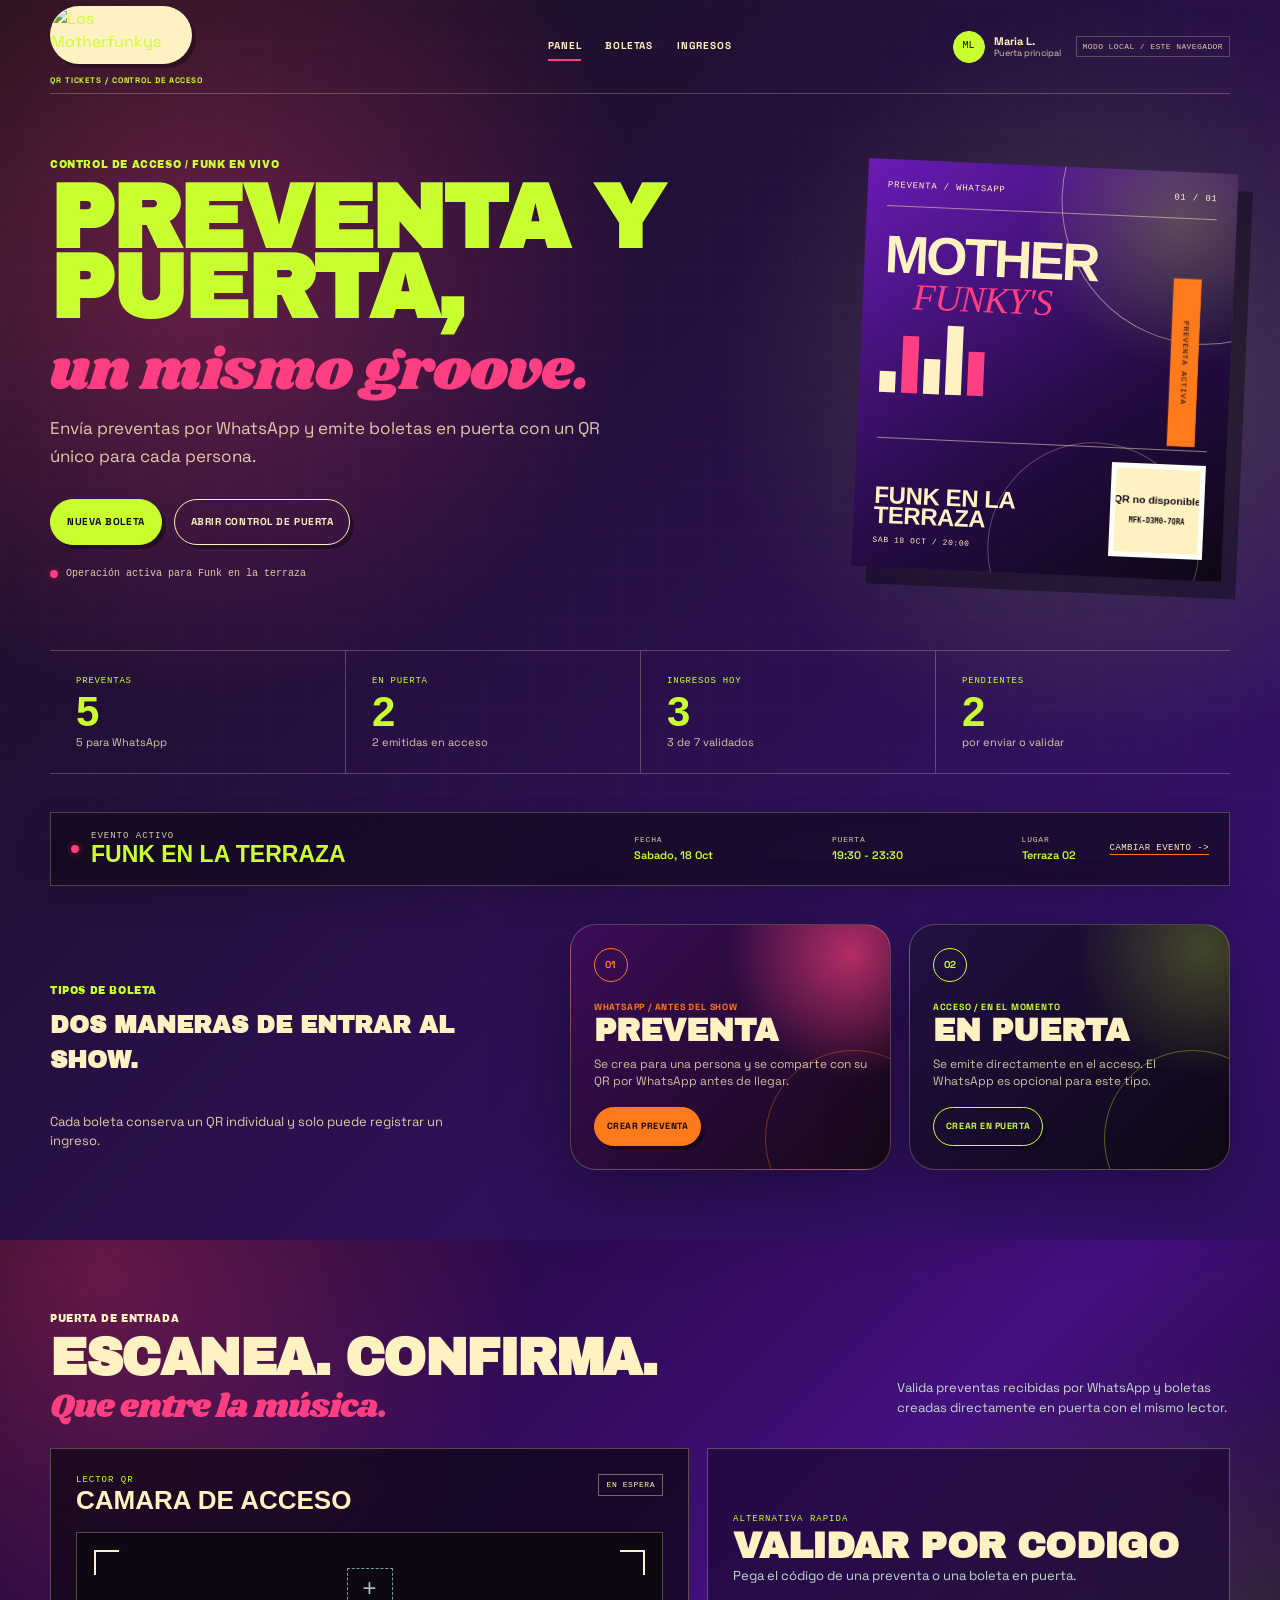
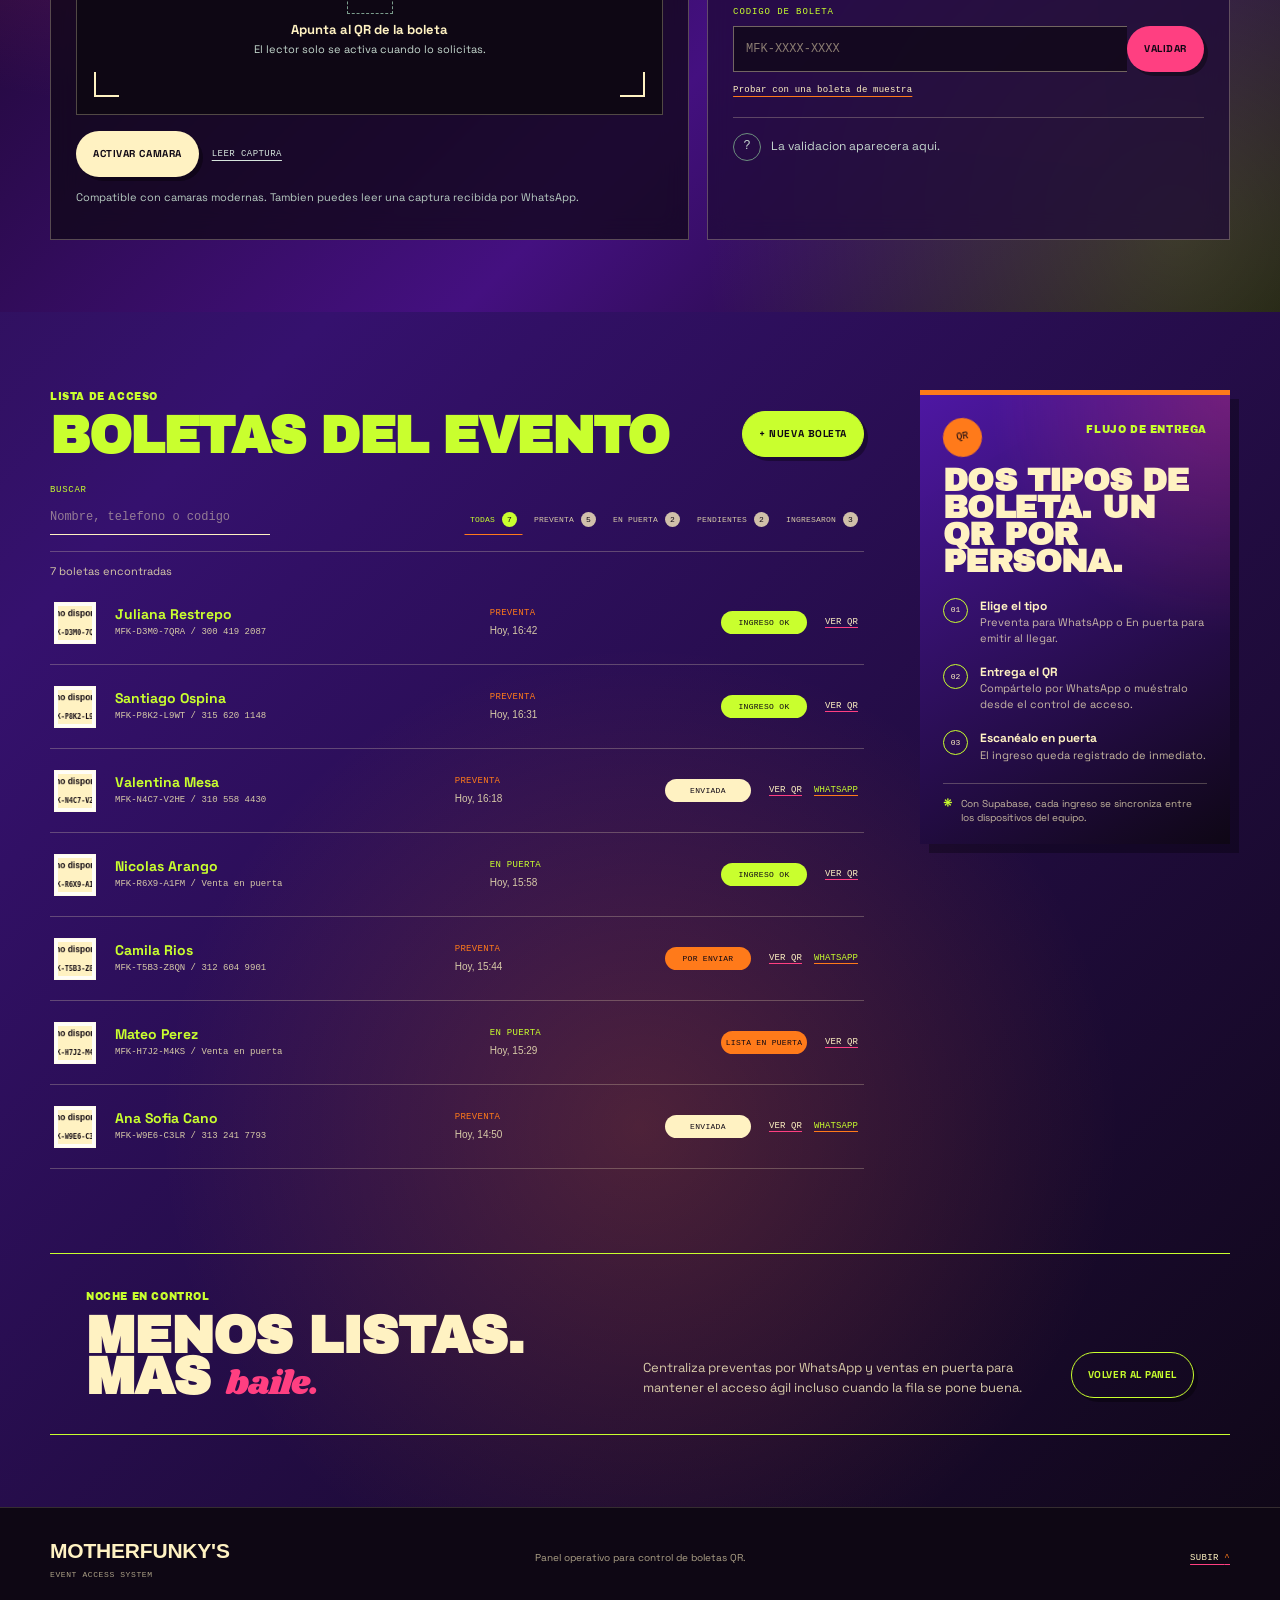
==== index.html @ d09c3d0c "Initial Motherfunkys ticket app" ====
<!doctype html>
<html lang="es">
  <head>
    <meta charset="UTF-8" />
    <meta name="viewport" content="width=device-width, initial-scale=1.0" />
    <meta
      name="description"
      content="Panel de boletas QR y control de ingreso por WhatsApp para Motherfunky's."
    />
    <meta name="theme-color" content="#0e0714" />
    <meta name="apple-mobile-web-app-capable" content="yes" />
    <meta name="mobile-web-app-capable" content="yes" />
    <meta name="apple-mobile-web-app-status-bar-style" content="black-translucent" />
    <meta name="apple-mobile-web-app-title" content="MF Tickets" />
    <title>Los Motherfunkys | Boletas QR</title>
    <link rel="preconnect" href="https://fonts.googleapis.com" />
    <link rel="preconnect" href="https://fonts.gstatic.com" crossorigin />
    <link
      href="https://fonts.googleapis.com/css2?family=Archivo+Black&family=Shrikhand&family=Space+Grotesk:wght@400;500;600;700&display=swap"
      rel="stylesheet"
    />
    <link rel="stylesheet" href="styles.css" />
    <link rel="manifest" href="manifest.webmanifest" />
    <link rel="apple-touch-icon" href="assets/mf-icon.svg" />
    <script defer src="https://cdn.jsdelivr.net/npm/qrcode-generator@1.4.4/qrcode.min.js"></script>
    <script defer src="https://cdn.jsdelivr.net/npm/@supabase/supabase-js@2/dist/umd/supabase.js"></script>
    <script defer src="supabase-config.js"></script>
    <script defer src="ticket-store.js"></script>
    <script defer src="script.js"></script>
  </head>
  <body>
    <a class="skip-link" href="#contenido">Saltar al contenido</a>

    <header class="topbar">
      <a class="brand" href="#inicio" aria-label="Los Motherfunkys, inicio">
        <img class="brand-logo" src="https://jpcd-hub.github.io/Motherfunkys/LOGO.jpeg" alt="Los Motherfunkys" />
        <small>QR TICKETS / CONTROL DE ACCESO</small>
      </a>

      <nav class="main-nav" aria-label="Navegacion principal">
        <a class="is-active" href="#inicio">Panel</a>
        <a href="#boletas">Boletas</a>
        <a href="#ingresos">Ingresos</a>
      </nav>

      <div class="operator">
        <span class="operator-avatar" aria-hidden="true">ML</span>
        <span class="operator-copy"><b>Maria L.</b><small>Puerta principal</small></span>
        <span class="local-badge" id="connection-badge">Modo local</span>
        <button class="operator-auth" id="admin-login" type="button" hidden>Entrar</button>
        <button class="operator-auth operator-auth--signout" id="admin-logout" type="button" hidden>Salir</button>
      </div>
    </header>

    <main id="contenido" tabindex="-1">
      <section class="hero" id="inicio" aria-labelledby="page-title">
        <div class="hero-copy">
          <p class="eyebrow">CONTROL DE ACCESO / FUNK EN VIVO</p>
          <h1 id="page-title">Preventa y puerta, <em>un mismo groove.</em></h1>
          <p class="hero-lead">
            Envía preventas por WhatsApp y emite boletas en puerta con un QR único para cada persona.
          </p>
          <div class="hero-actions">
            <button class="button button-primary" type="button" data-open-ticket-form>Nueva boleta</button>
            <a class="button button-outline" href="#ingresos">Abrir control de puerta</a>
          </div>
          <p class="hero-note"><span class="live-dot" aria-hidden="true"></span> Operación activa para Funk en la terraza</p>
        </div>

        <article class="hero-ticket" aria-label="Vista previa de una boleta QR">
          <div class="ticket-topline"><span>PREVENTA / WHATSAPP</span><span>01 / 01</span></div>
          <div class="ticket-brand">MOTHER<br /><i>FUNKY'S</i></div>
          <div class="ticket-rhythm" aria-hidden="true"><span></span><span></span><span></span><span></span><span></span></div>
          <div class="ticket-bottom">
            <div><b>FUNK EN LA<br />TERRAZA</b><small>SAB 18 OCT / 20:00</small></div>
            <div class="hero-qr qr-host" data-qr-code="MFK-D3M0-7QRA" aria-label="Codigo QR de muestra"></div>
          </div>
          <span class="ticket-sticker">PREVENTA ACTIVA</span>
        </article>
      </section>

      <section class="stats" aria-label="Resumen del evento">
        <article><span>PREVENTAS</span><strong id="stat-presale">0</strong><small id="stat-presale-note">listas para compartir</small></article>
        <article><span>EN PUERTA</span><strong id="stat-door">0</strong><small id="stat-door-note">emitidas en acceso</small></article>
        <article><span>INGRESOS HOY</span><strong id="stat-checkins">0</strong><small id="stat-checkins-note">validados por QR</small></article>
        <article><span>PENDIENTES</span><strong id="stat-ready">0</strong><small>por enviar o validar</small></article>
      </section>

      <section class="event-strip" aria-label="Evento activo">
        <div class="event-strip-title"><span class="event-pulse" aria-hidden="true"></span><div><p>EVENTO ACTIVO</p><strong>Funk en la terraza</strong></div></div>
        <dl class="event-meta"><div><dt>FECHA</dt><dd>Sabado, 18 Oct</dd></div><div><dt>PUERTA</dt><dd>19:30 - 23:30</dd></div><div><dt>LUGAR</dt><dd>Terraza 02</dd></div></dl>
        <button class="text-button" type="button" id="change-event">Cambiar evento <span aria-hidden="true">-&gt;</span></button>
      </section>

      <section class="ticket-types" aria-labelledby="ticket-types-title">
        <div class="ticket-types-intro">
          <p class="eyebrow">TIPOS DE BOLETA</p>
          <h2 id="ticket-types-title">Dos maneras de entrar al show.</h2>
          <p>Cada boleta conserva un QR individual y solo puede registrar un ingreso.</p>
        </div>
        <article class="ticket-kind-card ticket-kind-card--presale">
          <span class="type-number">01</span>
          <p class="type-kicker">WHATSAPP / ANTES DEL SHOW</p>
          <h3>Preventa</h3>
          <p>Se crea para una persona y se comparte con su QR por WhatsApp antes de llegar.</p>
          <button class="button button-primary" type="button" data-open-ticket-form data-ticket-type="Preventa">Crear preventa</button>
        </article>
        <article class="ticket-kind-card ticket-kind-card--door">
          <span class="type-number">02</span>
          <p class="type-kicker">ACCESO / EN EL MOMENTO</p>
          <h3>En puerta</h3>
          <p>Se emite directamente en el acceso. El WhatsApp es opcional para este tipo.</p>
          <button class="button button-outline" type="button" data-open-ticket-form data-ticket-type="En puerta">Crear en puerta</button>
        </article>
      </section>

      <section class="gate-section" id="ingresos" aria-labelledby="gate-title">
        <header class="section-heading section-heading-light">
          <div><p class="eyebrow">PUERTA DE ENTRADA</p><h2 id="gate-title">Escanea. Confirma. <i>Que entre la música.</i></h2></div>
          <p>Valida preventas recibidas por WhatsApp y boletas creadas directamente en puerta con el mismo lector.</p>
        </header>

        <div class="gate-grid">
          <article class="scanner-card">
            <div class="scanner-card-head"><div><span class="card-kicker">LECTOR QR</span><b>Camara de acceso</b></div><span id="camera-status" class="camera-status">En espera</span></div>
            <div class="scan-frame" id="scan-frame">
              <div class="scan-idle" id="scan-idle"><span class="scan-symbol" aria-hidden="true">+</span><strong>Apunta al QR de la boleta</strong><small>El lector solo se activa cuando lo solicitas.</small></div>
              <video id="camera-video" autoplay muted playsinline hidden></video>
              <div class="scan-corners" aria-hidden="true"><span></span><span></span><span></span><span></span></div>
              <div class="scan-line" aria-hidden="true"></div>
            </div>
            <div class="scanner-actions">
              <button class="button button-cream" id="start-camera" type="button">Activar camara</button>
              <button class="button button-ghost" id="stop-camera" type="button" hidden>Detener</button>
              <label class="upload-link" for="qr-upload">Leer captura</label>
              <input id="qr-upload" type="file" accept="image/*" hidden />
            </div>
            <p class="scanner-help" id="scanner-help">Compatible con camaras modernas. Tambien puedes leer una captura recibida por WhatsApp.</p>
          </article>

          <article class="manual-card">
            <span class="card-kicker">ALTERNATIVA RAPIDA</span>
            <h3>Validar por codigo</h3>
            <p>Pega el código de una preventa o una boleta en puerta.</p>
            <label class="field-label" for="manual-code">CODIGO DE BOLETA</label>
            <div class="manual-input-row"><input id="manual-code" autocomplete="off" placeholder="MFK-XXXX-XXXX" /><button class="button button-red" id="validate-code" type="button">Validar</button></div>
            <button class="sample-link" id="fill-sample-code" type="button">Probar con una boleta de muestra</button>
            <div class="validation-result" id="validation-result" aria-live="polite"><span class="result-icon" aria-hidden="true">?</span><p>La validacion aparecera aqui.</p></div>
          </article>
        </div>
      </section>

      <section class="ticket-workspace" id="boletas" aria-labelledby="tickets-title">
        <div class="workspace-main">
          <header class="section-heading">
            <div><p class="eyebrow">LISTA DE ACCESO</p><h2 id="tickets-title">Boletas del evento</h2></div>
            <button class="button button-primary" type="button" data-open-ticket-form>+ Nueva boleta</button>
          </header>

          <div class="ticket-toolbar">
            <label class="search-field"><span>BUSCAR</span><input id="ticket-search" type="search" placeholder="Nombre, telefono o codigo" /></label>
            <div class="filter-set" role="group" aria-label="Filtrar boletas">
              <button class="filter-button is-selected" data-filter="all" type="button">Todas <span id="filter-all-count">0</span></button>
              <button class="filter-button" data-filter="type:Preventa" type="button">Preventa <span id="filter-presale-count">0</span></button>
              <button class="filter-button" data-filter="type:En puerta" type="button">En puerta <span id="filter-door-count">0</span></button>
              <button class="filter-button" data-filter="ready" type="button">Pendientes <span id="filter-ready-count">0</span></button>
              <button class="filter-button" data-filter="checked-in" type="button">Ingresaron <span id="filter-checkin-count">0</span></button>
            </div>
          </div>

          <p class="results-line" id="results-line" aria-live="polite"></p>
          <div class="tickets-list" id="tickets-list"></div>
          <div class="empty-state" id="empty-state" hidden><b>No hay boletas que coincidan.</b><span>Ajusta la busqueda o crea una nueva boleta.</span></div>
        </div>

        <aside class="delivery-card" aria-labelledby="delivery-title">
          <div class="delivery-header"><span class="stamp">QR</span><p class="eyebrow">FLUJO DE ENTREGA</p></div>
          <h3 id="delivery-title">Dos tipos de boleta. Un QR por persona.</h3>
          <ol>
            <li><span>01</span><p><b>Elige el tipo</b>Preventa para WhatsApp o En puerta para emitir al llegar.</p></li>
            <li><span>02</span><p><b>Entrega el QR</b>Compártelo por WhatsApp o muéstralo desde el control de acceso.</p></li>
            <li><span>03</span><p><b>Escanéalo en puerta</b>El ingreso queda registrado de inmediato.</p></li>
          </ol>
          <div class="delivery-foot"><span class="lock-mark" aria-hidden="true">*</span><p>Con Supabase, cada ingreso se sincroniza entre los dispositivos del equipo.</p></div>
        </aside>
      </section>

      <section class="bottom-banner">
        <div><p class="eyebrow">NOCHE EN CONTROL</p><h2>Menos listas. Mas <i>baile.</i></h2></div>
        <p>Centraliza preventas por WhatsApp y ventas en puerta para mantener el acceso ágil incluso cuando la fila se pone buena.</p>
        <a class="button button-outline-dark" href="#inicio">Volver al panel</a>
      </section>
    </main>

    <footer class="site-footer">
      <div><strong>MOTHERFUNKY'S</strong><span>Event access system</span></div>
      <p>Panel operativo para control de boletas QR.</p>
      <a href="#inicio">Subir <span aria-hidden="true">^</span></a>
    </footer>

    <button class="install-button" id="install-app" type="button" hidden>Instalar app</button>

    <dialog class="modal ticket-form-modal" id="ticket-form-dialog" aria-labelledby="ticket-form-title">
      <form id="ticket-form" method="dialog">
        <div class="modal-heading"><div><p class="eyebrow">NUEVA BOLETA</p><h2 id="ticket-form-title">Lista para la pista.</h2></div><button class="close-button" type="button" data-close-dialog="ticket-form-dialog" aria-label="Cerrar formulario">&times;</button></div>
        <p class="modal-intro">La boleta se crea para <b>Funk en la terraza</b>. Elige Preventa para compartir por WhatsApp o En puerta para emitirla al llegar.</p>
        <div class="form-grid">
          <label class="form-field form-field-full">Nombre completo<input id="ticket-name" name="name" required maxlength="80" autocomplete="name" placeholder="Ej. Laura Acevedo" /></label>
          <label class="form-field" id="phone-field"><span id="phone-field-label">WhatsApp de preventa</span><input id="ticket-phone" name="phone" required inputmode="tel" maxlength="30" autocomplete="tel" placeholder="300 000 0000" /></label>
          <label class="form-field">Tipo de boleta<select id="ticket-type" name="type"><option value="Preventa">Preventa · compartir por WhatsApp</option><option value="En puerta">En puerta · emitir al llegar</option></select></label>
          <p class="type-form-note form-field-full" id="ticket-type-help">La preventa necesita un WhatsApp para compartir su QR.</p>
          <label class="form-field form-field-full">Nota interna <span>(opcional)</span><textarea id="ticket-note" name="note" maxlength="160" placeholder="Ej. Invitada de produccion"></textarea></label>
        </div>
        <div class="modal-footer"><p id="ticket-form-feedback" class="form-feedback" aria-live="polite"></p><div><button class="button button-outline" type="button" data-close-dialog="ticket-form-dialog">Cancelar</button><button class="button button-primary" type="submit">Crear boleta</button></div></div>
      </form>
    </dialog>

    <dialog class="modal ticket-view-modal" id="ticket-view-dialog" aria-labelledby="ticket-view-title">
      <button class="close-button view-close" type="button" data-close-dialog="ticket-view-dialog" aria-label="Cerrar vista de boleta">&times;</button>
      <div id="ticket-view-content"></div>
    </dialog>

    <dialog class="modal auth-modal" id="auth-dialog" aria-labelledby="auth-title">
      <form id="auth-form" method="dialog">
        <div class="modal-heading"><div><p class="eyebrow">ACCESO DEL EQUIPO</p><h2 id="auth-title">Control de puerta.</h2></div><button class="close-button" type="button" data-close-dialog="auth-dialog" aria-label="Cerrar acceso">&times;</button></div>
        <p class="modal-intro">Inicia sesión con la cuenta autorizada para crear y validar boletas en Supabase.</p>
        <label class="form-field">Correo electrónico<input id="auth-email" name="email" type="email" required autocomplete="email" /></label>
        <label class="form-field">Contraseña<input id="auth-password" name="password" type="password" required autocomplete="current-password" /></label>
        <div class="modal-footer"><p id="auth-feedback" class="form-feedback" aria-live="polite"></p><div><button class="button button-primary" type="submit">Entrar al panel</button></div></div>
      </form>
    </dialog>

    <div class="toast" id="toast" role="status" aria-live="polite" aria-atomic="true" hidden></div>
  </body>
</html>
---- styles.css ----
:root {
  --green: #c9ff2e;
  --green-deep: #0e0714;
  --green-soft: #5018a8;
  --red: #ff3f81;
  --red-deep: #c72c61;
  --cream: #fff2c2;
  --paper: #170f16;
  --paper-deep: #28103e;
  --ink: #fff2c2;
  --muted: #d8cba8;
  --line: rgba(255, 242, 194, .25);
  --line-dark: rgba(201, 255, 46, .55);
  --success: #c9ff2e;
  --warning: #ff7a1a;
  --orange: #ff7a1a;
  --purple: #5018a8;
  --hot: #ff3f81;
  --deep: #0e0714;
  --content: 1180px;
  --shadow: 0 24px 80px rgba(0, 0, 0, .38);
}

* { box-sizing: border-box; }
html { scroll-behavior: smooth; }
body {
  min-width: 320px;
  margin: 0;
  overflow-x: hidden;
  color: var(--ink);
  background:
    radial-gradient(circle at 15% 8%, rgba(255, 63, 129, .33), transparent 28rem),
    radial-gradient(circle at 86% 12%, rgba(201, 255, 46, .19), transparent 24rem),
    radial-gradient(circle at 50% 85%, rgba(255, 122, 26, .2), transparent 30rem),
    linear-gradient(135deg, #170f16 0%, #35116e 50%, #0e0714 100%);
  font-family: "Space Grotesk", Arial, sans-serif;
  line-height: 1.45;
  -webkit-font-smoothing: antialiased;
}
body::before {
  position: fixed;
  z-index: -1;
  inset: 0;
  opacity: .28;
  pointer-events: none;
  content: "";
  background-image: linear-gradient(rgba(255, 242, 194, .06) 1px, transparent 1px), linear-gradient(90deg, rgba(255, 242, 194, .06) 1px, transparent 1px);
  background-size: 44px 44px;
}
button, input, select, textarea { font: inherit; }
button { cursor: pointer; touch-action: manipulation; }
a { color: inherit; }
button, a, input, select, textarea { -webkit-tap-highlight-color: transparent; }
button:focus-visible, a:focus-visible, input:focus-visible, select:focus-visible, textarea:focus-visible { outline: 3px solid var(--red); outline-offset: 3px; }
[hidden] { display: none !important; }

.skip-link { position: fixed; z-index: 100; top: 8px; left: 8px; padding: 10px 14px; color: var(--cream); background: var(--green); transform: translateY(-180%); }
.skip-link:focus { transform: translateY(0); }

.topbar {
  display: grid;
  grid-template-columns: 1fr auto 1fr;
  align-items: center;
  gap: 28px;
  width: min(var(--content), calc(100% - 48px));
  min-height: 94px;
  margin: 0 auto;
  border-bottom: 1px solid var(--line);
}
.brand { display: inline-flex; flex-direction: column; justify-self: start; color: var(--green); text-decoration: none; }
.brand-mark { font-family: "Barlow Condensed", Impact, sans-serif; font-size: 28px; font-weight: 900; line-height: .78; letter-spacing: -.8px; }
.brand-mark span { color: var(--red); }
.brand small { margin-top: 8px; font-family: "DM Mono", monospace; font-size: 8px; font-weight: 500; letter-spacing: 1.2px; }
.main-nav { display: flex; align-items: center; justify-content: center; gap: 24px; }
.main-nav a { position: relative; padding: 7px 0; color: var(--green); font-family: "DM Mono", monospace; font-size: 10px; font-weight: 500; letter-spacing: .8px; text-decoration: none; text-transform: uppercase; }
.main-nav a::after { position: absolute; right: 0; bottom: 0; left: 0; height: 2px; content: ""; background: var(--red); transform: scaleX(0); transition: transform .18s ease; }
.main-nav a:hover::after, .main-nav .is-active::after { transform: scaleX(1); }
.operator { display: flex; align-items: center; justify-self: end; gap: 9px; }
.operator-avatar { display: grid; width: 32px; height: 32px; place-items: center; border: 1px solid var(--green); border-radius: 50%; color: var(--cream); background: var(--green); font-family: "DM Mono", monospace; font-size: 10px; }
.operator-copy { display: grid; line-height: 1.15; }
.operator-copy b { color: var(--green); font-size: 11px; }
.operator-copy small { color: var(--muted); font-size: 9px; }
.local-badge { margin-left: 6px; padding: 4px 6px; border: 1px solid var(--line); color: var(--muted); font-family: "DM Mono", monospace; font-size: 8px; letter-spacing: .4px; text-transform: uppercase; }

.hero {
  display: grid;
  grid-template-columns: minmax(0, 1.1fr) minmax(340px, .62fr);
  gap: clamp(48px, 9vw, 128px);
  align-items: center;
  width: min(var(--content), calc(100% - 48px));
  min-height: 548px;
  margin: 0 auto;
  padding: 64px 0 68px;
}
.hero-copy { min-width: 0; }
.eyebrow { margin: 0 0 10px; color: var(--green); font-family: "DM Mono", monospace; font-size: 10px; font-weight: 500; letter-spacing: 1.35px; text-transform: uppercase; }
h1, h2, h3, p { margin-top: 0; }
h1, h2, h3 { font-family: "Barlow Condensed", Impact, sans-serif; text-transform: uppercase; }
h1 { max-width: 670px; margin-bottom: 20px; color: var(--green); font-size: clamp(58px, 7vw, 96px); font-weight: 800; line-height: .79; letter-spacing: -2.8px; }
h1 em, h2 i { color: var(--red); font-family: "Pacifico", cursive; font-size: .65em; font-style: normal; font-weight: 400; letter-spacing: -1px; text-transform: none; white-space: nowrap; }
.hero-lead { max-width: 580px; margin-bottom: 0; color: #4f5a52; font-size: 17px; line-height: 1.62; }
.hero-actions { display: flex; flex-wrap: wrap; gap: 12px; margin-top: 29px; }
.button { display: inline-flex; align-items: center; justify-content: center; min-height: 46px; border: 1px solid transparent; padding: 11px 16px; font-family: "DM Mono", monospace; font-size: 10px; font-weight: 500; letter-spacing: .55px; line-height: 1; text-align: center; text-decoration: none; text-transform: uppercase; transition: transform .18s ease, background .18s ease, color .18s ease, border-color .18s ease; }
.button:hover { transform: translateY(-2px); }
.button-primary { color: var(--cream); background: var(--green); }
.button-primary:hover { background: var(--green-deep); }
.button-outline { border-color: var(--green); color: var(--green); background: transparent; }
.button-outline:hover { color: var(--cream); background: var(--green); }
.button-cream { color: var(--green); background: var(--cream); }
.button-cream:hover { background: #fffaf0; }
.button-ghost { border-color: #6f9181; color: var(--cream); background: transparent; }
.button-ghost:hover { border-color: var(--cream); }
.button-red { color: #fff8ec; background: var(--red); }
.button-red:hover { background: var(--red-deep); }
.hero-note { display: flex; align-items: center; gap: 8px; margin: 22px 0 0; color: var(--muted); font-family: "DM Mono", monospace; font-size: 10px; }
.live-dot, .event-pulse { display: inline-block; width: 8px; height: 8px; border-radius: 50%; background: var(--red); box-shadow: 0 0 0 4px rgba(212, 25, 24, .12); }

.hero-ticket { position: relative; justify-self: end; width: min(100%, 370px); min-height: 408px; padding: 20px; overflow: hidden; color: var(--cream); background: var(--green); box-shadow: var(--shadow); transform: rotate(2.5deg); }
.hero-ticket::before { position: absolute; top: -116px; right: -112px; width: 286px; height: 286px; border: 1px solid rgba(244, 237, 223, .48); border-radius: 50%; content: ""; }
.hero-ticket::after { position: absolute; right: 23px; bottom: -78px; width: 210px; height: 210px; border: 1px solid rgba(244, 237, 223, .28); border-radius: 50%; content: ""; }
.ticket-topline { position: relative; z-index: 1; display: flex; justify-content: space-between; padding-bottom: 13px; border-bottom: 1px solid rgba(244, 237, 223, .45); font-family: "DM Mono", monospace; font-size: 9px; letter-spacing: .8px; }
.ticket-brand { position: relative; z-index: 1; margin-top: 30px; font-family: "Barlow Condensed", Impact, sans-serif; font-size: 53px; font-weight: 900; line-height: .68; letter-spacing: -2.8px; }
.ticket-brand i { margin-left: 30px; color: var(--red); font-family: "Pacifico", cursive; font-size: .7em; font-weight: 400; letter-spacing: -1px; }
.ticket-rhythm { position: absolute; z-index: 1; top: 159px; left: 20px; display: flex; align-items: end; gap: 6px; height: 74px; }
.ticket-rhythm span { display: block; width: 16px; background: var(--cream); }
.ticket-rhythm span:nth-child(1) { height: 21px; }.ticket-rhythm span:nth-child(2) { height: 57px; background: var(--red); }.ticket-rhythm span:nth-child(3) { height: 35px; }.ticket-rhythm span:nth-child(4) { height: 69px; }.ticket-rhythm span:nth-child(5) { height: 44px; background: var(--red); }
.ticket-bottom { position: absolute; z-index: 2; right: 20px; bottom: 21px; left: 20px; display: flex; align-items: end; justify-content: space-between; gap: 18px; padding-top: 14px; border-top: 1px solid rgba(244, 237, 223, .5); }
.ticket-bottom b { display: block; font-family: "Barlow Condensed", Impact, sans-serif; font-size: 24px; line-height: .82; letter-spacing: -.4px; }
.ticket-bottom small { display: block; margin-top: 10px; font-family: "DM Mono", monospace; font-size: 8px; letter-spacing: .6px; }
.qr-host { display: grid; place-items: center; background: #fffdf7; }
.hero-qr { width: 94px; height: 94px; padding: 5px; flex: 0 0 auto; }
.qr-host canvas, .qr-host img { display: block; max-width: 100%; max-height: 100%; }
.ticket-sticker { position: absolute; z-index: 3; top: 177px; right: -38px; padding: 8px 42px; color: var(--cream); background: var(--red); font-family: "DM Mono", monospace; font-size: 8px; letter-spacing: .8px; transform: rotate(90deg); }

.stats { display: grid; grid-template-columns: repeat(4, 1fr); width: min(var(--content), calc(100% - 48px)); margin: 0 auto; border-top: 1px solid var(--line); border-bottom: 1px solid var(--line); }
.stats article { min-width: 0; padding: 24px 26px 22px; }
.stats article + article { border-left: 1px solid var(--line); }
.stats span { display: block; color: var(--green); font-family: "DM Mono", monospace; font-size: 9px; letter-spacing: .8px; }
.stats strong { display: block; margin: 3px 0 2px; color: var(--green); font-family: "Barlow Condensed", Impact, sans-serif; font-size: 42px; font-weight: 800; line-height: 1; letter-spacing: -.8px; }
.stats small { display: block; overflow: hidden; color: var(--muted); font-size: 11px; text-overflow: ellipsis; white-space: nowrap; }

.event-strip { display: grid; grid-template-columns: 1.2fr 1fr auto; gap: 34px; align-items: center; width: min(var(--content), calc(100% - 48px)); margin: 38px auto 0; padding: 17px 20px; border: 1px solid var(--line); background: #f6efe2; }
.event-strip-title { display: flex; align-items: center; gap: 12px; }.event-strip-title p { margin: 0 0 1px; color: var(--muted); font-family: "DM Mono", monospace; font-size: 9px; letter-spacing: 1px; }.event-strip-title strong { color: var(--green); font-family: "Barlow Condensed", Impact, sans-serif; font-size: 23px; line-height: .9; text-transform: uppercase; }
.event-meta { display: flex; justify-content: space-between; gap: 18px; margin: 0; }.event-meta div { min-width: 0; }.event-meta dt { color: var(--muted); font-family: "DM Mono", monospace; font-size: 8px; letter-spacing: .8px; }.event-meta dd { margin: 2px 0 0; color: var(--green); font-size: 11px; font-weight: 600; white-space: nowrap; }
.text-button { border: 0; padding: 7px 0; color: var(--green); background: transparent; font-family: "DM Mono", monospace; font-size: 9px; letter-spacing: .45px; text-decoration: underline; text-decoration-color: var(--red); text-underline-offset: 4px; text-transform: uppercase; white-space: nowrap; }.text-button:hover { color: var(--red); }

.gate-section { margin-top: 70px; padding: 72px max(24px, calc((100% - var(--content)) / 2)); color: var(--cream); background: var(--green); }
.section-heading { display: flex; align-items: end; justify-content: space-between; gap: 26px; margin-bottom: 27px; }.section-heading h2 { margin: 0; color: var(--green); font-size: clamp(35px, 4vw, 55px); font-weight: 800; line-height: .82; letter-spacing: -1.5px; }.section-heading > p { max-width: 330px; margin: 0 3px 3px 0; color: var(--muted); font-size: 13px; line-height: 1.55; }.section-heading-light .eyebrow, .section-heading-light h2 { color: var(--cream); }.section-heading-light > p { color: #c5d8ce; }
.gate-grid { display: grid; grid-template-columns: minmax(0, 1.1fr) minmax(330px, .9fr); gap: 18px; }
.scanner-card, .manual-card { min-height: 392px; padding: 25px; border: 1px solid #729183; background: var(--green-deep); }.scanner-card-head { display: flex; align-items: start; justify-content: space-between; gap: 20px; }.scanner-card-head > div { display: grid; gap: 2px; }.card-kicker { color: #b6d2c3; font-family: "DM Mono", monospace; font-size: 9px; letter-spacing: 1px; }.scanner-card-head b { color: var(--cream); font-family: "Barlow Condensed", Impact, sans-serif; font-size: 26px; line-height: .92; text-transform: uppercase; }.camera-status { padding: 4px 7px; border: 1px solid #5d8170; color: #c5d9ce; font-family: "DM Mono", monospace; font-size: 8px; letter-spacing: .6px; text-transform: uppercase; }.camera-status.is-running { color: #c6f3d4; border-color: #78bf96; }.camera-status.is-error { color: #ffd6c0; border-color: #c9806e; }
.scan-frame { position: relative; display: grid; min-height: 183px; place-items: center; margin-top: 19px; overflow: hidden; border: 1px solid #547565; background: #001c15; }.scan-frame video { position: absolute; z-index: 1; width: 100%; height: 100%; object-fit: cover; }.scan-idle { display: grid; z-index: 0; place-items: center; gap: 3px; padding: 24px; color: #c4d7cd; text-align: center; }.scan-idle strong { color: var(--cream); font-size: 13px; }.scan-idle small { font-size: 11px; }.scan-symbol { display: grid; width: 46px; height: 46px; place-items: center; margin-bottom: 4px; border: 1px dashed #7a9c8c; color: #a7c2b4; font-family: "DM Mono", monospace; font-size: 24px; }.scan-corners span { position: absolute; z-index: 2; width: 25px; height: 25px; border-color: var(--cream); border-style: solid; pointer-events: none; }.scan-corners span:nth-child(1) { top: 17px; left: 17px; border-width: 2px 0 0 2px; }.scan-corners span:nth-child(2) { top: 17px; right: 17px; border-width: 2px 2px 0 0; }.scan-corners span:nth-child(3) { bottom: 17px; left: 17px; border-width: 0 0 2px 2px; }.scan-corners span:nth-child(4) { right: 17px; bottom: 17px; border-width: 0 2px 2px 0; }.scan-line { position: absolute; z-index: 3; top: 27px; right: 36px; left: 36px; height: 2px; opacity: 0; background: var(--red); box-shadow: 0 0 10px var(--red); }.scan-frame.is-scanning .scan-line { opacity: 1; animation: scan-move 2.2s ease-in-out infinite; }
@keyframes scan-move { 0%, 100% { transform: translateY(0); } 50% { transform: translateY(126px); } }
.scanner-actions { display: flex; align-items: center; flex-wrap: wrap; gap: 9px; margin-top: 16px; }.upload-link { padding: 10px 4px; color: #d5e4dc; font-family: "DM Mono", monospace; font-size: 9px; letter-spacing: .45px; text-decoration: underline; text-underline-offset: 4px; text-transform: uppercase; cursor: pointer; }.upload-link:hover { color: var(--cream); }.scanner-help { margin: 13px 0 0; color: #b8cdc2; font-size: 11px; }
.manual-card { display: flex; flex-direction: column; justify-content: center; background: #073b2d; }.manual-card h3 { margin: 5px 0 6px; color: var(--cream); font-size: 37px; font-weight: 800; line-height: .82; letter-spacing: -.6px; }.manual-card > p { max-width: 360px; margin-bottom: 20px; color: #c6d8cf; font-size: 13px; }.field-label { display: block; margin-bottom: 7px; color: #b6d2c3; font-family: "DM Mono", monospace; font-size: 9px; letter-spacing: .9px; }.manual-input-row { display: flex; }.manual-input-row input { min-width: 0; flex: 1; height: 46px; border: 1px solid #779485; border-right: 0; padding: 0 12px; border-radius: 0; color: var(--cream); background: #002f24; font-family: "DM Mono", monospace; font-size: 12px; text-transform: uppercase; }.manual-input-row input::placeholder { color: #91aa9d; }.manual-input-row .button { min-height: 46px; }.sample-link { align-self: start; margin: 12px 0 0; border: 0; padding: 0; color: #c8d9d0; background: transparent; font-family: "DM Mono", monospace; font-size: 9px; letter-spacing: .2px; text-decoration: underline; text-decoration-color: var(--red); text-underline-offset: 4px; }.sample-link:hover { color: var(--cream); }.validation-result { display: flex; align-items: center; gap: 10px; min-height: 58px; margin-top: 20px; padding: 10px 0; border-top: 1px solid #547565; color: #c6d8cf; }.validation-result p { margin: 0; font-size: 12px; line-height: 1.3; }.result-icon { display: grid; width: 28px; height: 28px; flex: 0 0 auto; place-items: center; border: 1px solid #6c8e7d; border-radius: 50%; color: #c7d8d0; font-family: "DM Mono", monospace; font-size: 12px; }.validation-result.is-success { color: #d3f3dd; }.validation-result.is-success .result-icon { border-color: #7fce9e; color: #d3f3dd; background: #17553f; }.validation-result.is-warning { color: #ffe1a5; }.validation-result.is-warning .result-icon { border-color: #d8af5c; color: #ffe1a5; }.validation-result.is-error { color: #ffd2cb; }.validation-result.is-error .result-icon { border-color: #c97969; color: #ffd2cb; }

.ticket-workspace { display: grid; grid-template-columns: minmax(0, 1fr) 310px; gap: 56px; width: min(var(--content), calc(100% - 48px)); margin: 0 auto; padding: 78px 0 84px; }.workspace-main { min-width: 0; }.ticket-toolbar { display: flex; justify-content: space-between; gap: 20px; align-items: end; padding-bottom: 16px; border-bottom: 1px solid var(--line); }.search-field { display: grid; min-width: 220px; gap: 5px; color: var(--green); font-family: "DM Mono", monospace; font-size: 9px; letter-spacing: .7px; }.search-field input { width: min(330px, 100%); border: 0; border-bottom: 1px solid var(--green); padding: 7px 0 8px; border-radius: 0; color: var(--ink); background: transparent; font-size: 12px; outline: 0; }.search-field input::placeholder { color: #798178; }.filter-set { display: flex; align-items: center; gap: 5px; }.filter-button { border: 1px solid transparent; padding: 7px 5px; color: var(--muted); background: transparent; font-family: "DM Mono", monospace; font-size: 8px; letter-spacing: .2px; text-transform: uppercase; white-space: nowrap; }.filter-button span { display: inline-grid; min-width: 15px; height: 15px; place-items: center; margin-left: 2px; border-radius: 50%; color: var(--green); background: #e2d8c8; font-size: 8px; }.filter-button:hover, .filter-button.is-selected { color: var(--green); }.filter-button.is-selected { border-bottom-color: var(--red); }.filter-button.is-selected span { color: var(--cream); background: var(--green); }.results-line { min-height: 17px; margin: 12px 0 0; color: var(--muted); font-size: 11px; }.tickets-list { display: grid; }.ticket-row { display: grid; grid-template-columns: 45px minmax(160px, 1fr) minmax(105px, .6fr) 86px auto; gap: 16px; align-items: center; min-height: 84px; padding: 12px 4px; border-bottom: 1px solid var(--line); }.ticket-qr-mini { width: 42px; height: 42px; padding: 3px; border: 1px solid var(--line); }.ticket-person { min-width: 0; }.ticket-person b { display: block; overflow: hidden; color: var(--green); font-size: 14px; line-height: 1.2; text-overflow: ellipsis; white-space: nowrap; }.ticket-person small { display: block; overflow: hidden; margin-top: 3px; color: var(--muted); font-family: "DM Mono", monospace; font-size: 9px; text-overflow: ellipsis; white-space: nowrap; }.ticket-type { color: var(--green); font-family: "DM Mono", monospace; font-size: 9px; letter-spacing: .3px; text-transform: uppercase; }.ticket-type span { display: block; margin-top: 4px; color: var(--muted); font-family: "DM Sans", Arial, sans-serif; font-size: 10px; letter-spacing: 0; text-transform: none; }.status-pill { display: inline-flex; align-items: center; justify-content: center; min-height: 23px; padding: 4px 7px; border-radius: 999px; font-family: "DM Mono", monospace; font-size: 8px; letter-spacing: .3px; text-align: center; text-transform: uppercase; white-space: nowrap; }.status-pill.ready { color: #704d00; background: #f6e3ae; }.status-pill.sent { color: #225944; background: #d5eddd; }.status-pill.checked-in { color: var(--cream); background: var(--green); }.ticket-actions { display: flex; justify-content: end; gap: 8px; }.row-button { border: 0; padding: 7px 2px; color: var(--green); background: transparent; font-family: "DM Mono", monospace; font-size: 9px; letter-spacing: .1px; text-decoration: underline; text-decoration-color: var(--red); text-underline-offset: 3px; text-transform: uppercase; }.row-button:hover { color: var(--red); }.empty-state { padding: 54px 14px; border-bottom: 1px solid var(--line); color: var(--muted); text-align: center; }.empty-state b, .empty-state span { display: block; }.empty-state span { margin-top: 6px; font-size: 12px; }

.delivery-card { align-self: start; padding: 23px 23px 19px; border-top: 5px solid var(--red); background: #ece0cf; box-shadow: 8px 8px 0 #d9cdb8; }.delivery-header { display: flex; align-items: start; justify-content: space-between; }.delivery-header .eyebrow { margin-top: 5px; }.stamp { display: grid; width: 39px; height: 39px; place-items: center; border: 1px solid var(--green); border-radius: 50%; color: var(--cream); background: var(--green); font-family: "DM Mono", monospace; font-size: 10px; transform: rotate(-8deg); }.delivery-card h3 { margin: 11px 0 22px; color: var(--green); font-size: 32px; font-weight: 800; line-height: .84; letter-spacing: -.6px; }.delivery-card ol { display: grid; gap: 17px; margin: 0; padding: 0; list-style: none; }.delivery-card li { display: grid; grid-template-columns: 27px 1fr; gap: 10px; }.delivery-card li > span { display: grid; width: 25px; height: 25px; place-items: center; border: 1px solid var(--green); border-radius: 50%; color: var(--green); font-family: "DM Mono", monospace; font-size: 8px; }.delivery-card li p { margin: 0; color: #526057; font-size: 11px; line-height: 1.45; }.delivery-card li b { display: block; color: var(--green); font-size: 12px; }.delivery-foot { display: flex; gap: 8px; margin-top: 20px; padding-top: 13px; border-top: 1px solid #c5b8a4; }.delivery-foot p { margin: 0; color: #647067; font-size: 10px; line-height: 1.4; }.lock-mark { color: var(--red); font-size: 18px; font-weight: bold; line-height: .9; }

.bottom-banner { display: grid; grid-template-columns: 1fr minmax(220px, .75fr) auto; gap: 40px; align-items: end; width: min(var(--content), calc(100% - 48px)); margin: 0 auto 72px; padding: 36px; border-top: 1px solid var(--green); border-bottom: 1px solid var(--green); }.bottom-banner h2 { margin: 0; color: var(--green); font-size: 52px; font-weight: 800; line-height: .8; letter-spacing: -1px; }.bottom-banner p:not(.eyebrow) { margin: 0; color: var(--muted); font-size: 13px; line-height: 1.55; }.button-outline-dark { border-color: var(--green); color: var(--green); background: transparent; }.button-outline-dark:hover { color: var(--cream); background: var(--green); }
.site-footer { display: grid; grid-template-columns: 1fr auto 1fr; gap: 20px; align-items: center; padding: 28px max(24px, calc((100% - var(--content)) / 2)); color: var(--cream); background: var(--green-deep); }.site-footer strong { display: block; font-family: "Barlow Condensed", Impact, sans-serif; font-size: 21px; letter-spacing: -.2px; }.site-footer span { color: var(--red); }.site-footer div span { display: block; margin-top: 2px; color: #c7d8cf; font-family: "DM Mono", monospace; font-size: 8px; letter-spacing: .6px; text-transform: uppercase; }.site-footer p { margin: 0; color: #bfd2c8; font-size: 10px; text-align: center; }.site-footer > a { justify-self: end; color: var(--cream); font-family: "DM Mono", monospace; font-size: 9px; letter-spacing: .3px; text-decoration: underline; text-decoration-color: var(--red); text-underline-offset: 4px; text-transform: uppercase; }

.modal { border: 0; padding: 0; color: var(--ink); background: var(--paper); box-shadow: 0 22px 70px rgba(0, 27, 20, .48); }.modal::backdrop { background: rgba(0, 30, 22, .72); }.ticket-form-modal { width: min(610px, calc(100vw - 30px)); }.ticket-form-modal form { display: grid; gap: 22px; padding: 28px; }.modal-heading { display: flex; align-items: start; justify-content: space-between; gap: 18px; }.modal-heading h2 { margin: 0; color: var(--green); font-size: 42px; font-weight: 800; line-height: .8; letter-spacing: -1px; }.close-button { display: grid; width: 32px; height: 32px; flex: 0 0 auto; place-items: center; border: 1px solid var(--line); border-radius: 50%; color: var(--green); background: transparent; font-family: Arial, sans-serif; font-size: 24px; line-height: 1; }.close-button:hover { color: var(--cream); background: var(--green); }.modal-intro { margin: -7px 0 0; color: var(--muted); font-size: 13px; }.modal-intro b { color: var(--green); }.form-grid { display: grid; grid-template-columns: repeat(2, 1fr); gap: 18px; }.form-field { display: grid; gap: 6px; color: var(--green); font-family: "DM Mono", monospace; font-size: 9px; letter-spacing: .5px; text-transform: uppercase; }.form-field span { color: var(--muted); text-transform: none; }.form-field-full { grid-column: 1 / -1; }.form-field input, .form-field select, .form-field textarea { width: 100%; border: 0; border-bottom: 1px solid var(--green); padding: 9px 0; border-radius: 0; color: var(--ink); background: transparent; font-family: "DM Sans", Arial, sans-serif; font-size: 14px; outline: 0; text-transform: none; }.form-field select { cursor: pointer; }.form-field textarea { min-height: 65px; resize: vertical; }.modal-footer { display: flex; justify-content: space-between; gap: 16px; align-items: center; }.modal-footer > div { display: flex; flex-wrap: wrap; justify-content: end; gap: 8px; }.form-feedback { margin: 0; color: var(--red); font-size: 11px; }

.ticket-view-modal { position: relative; width: min(870px, calc(100vw - 30px)); max-height: min(760px, calc(100vh - 30px)); overflow: auto; }.view-close { position: sticky; z-index: 4; top: 12px; float: right; margin: 12px 12px -44px 0; background: var(--cream); }.ticket-view-layout { display: grid; grid-template-columns: minmax(265px, .78fr) 1fr; min-height: 500px; }.view-ticket { position: relative; display: flex; flex-direction: column; justify-content: space-between; min-height: 500px; padding: 26px; overflow: hidden; color: var(--cream); background: var(--green); }.view-ticket::before { position: absolute; top: -110px; left: -90px; width: 250px; height: 250px; border: 1px solid rgba(244, 237, 223, .4); border-radius: 50%; content: ""; }.view-ticket > * { position: relative; z-index: 1; }.view-ticket-top { display: flex; justify-content: space-between; padding-bottom: 11px; border-bottom: 1px solid rgba(244, 237, 223, .48); font-family: "DM Mono", monospace; font-size: 9px; letter-spacing: .5px; }.view-ticket-brand { margin-top: 30px; font-family: "Barlow Condensed", Impact, sans-serif; font-size: 43px; font-weight: 900; line-height: .68; letter-spacing: -2px; }.view-ticket-brand i { color: var(--red); font-family: "Pacifico", cursive; font-size: .75em; font-weight: 400; }.view-ticket-name { margin: 20px 0 3px; font-family: "Barlow Condensed", Impact, sans-serif; font-size: 29px; font-weight: 700; line-height: .9; text-transform: uppercase; }.view-ticket-type { margin: 0; color: #cbdcd3; font-family: "DM Mono", monospace; font-size: 9px; letter-spacing: .7px; text-transform: uppercase; }.view-qr { width: min(185px, 100%); aspect-ratio: 1; padding: 10px; margin-top: 22px; }.view-ticket-code { margin: 10px 0 0; color: #cbdcd3; font-family: "DM Mono", monospace; font-size: 9px; letter-spacing: .8px; }.view-ticket-bottom { padding-top: 14px; border-top: 1px solid rgba(244, 237, 223, .48); font-family: "DM Mono", monospace; font-size: 9px; letter-spacing: .5px; }.view-ticket-bottom b { display: block; margin-bottom: 4px; color: var(--cream); font-size: 12px; }.view-details { display: flex; flex-direction: column; padding: 50px 32px 28px; }.view-details .eyebrow { margin-bottom: 7px; }.view-details h2 { margin: 0; color: var(--green); font-size: 40px; font-weight: 800; line-height: .82; letter-spacing: -1px; }.view-status { align-self: start; margin: 19px 0 21px; }.ticket-detail-list { display: grid; gap: 12px; margin: 0; }.ticket-detail-list div { display: grid; gap: 3px; padding-bottom: 11px; border-bottom: 1px solid var(--line); }.ticket-detail-list dt { color: var(--muted); font-family: "DM Mono", monospace; font-size: 8px; letter-spacing: .7px; }.ticket-detail-list dd { margin: 0; color: var(--green); font-size: 13px; font-weight: 600; overflow-wrap: anywhere; }.view-actions { display: flex; flex-wrap: wrap; gap: 9px; margin-top: auto; padding-top: 25px; }.view-actions .button { flex: 1 1 150px; }.view-note { margin: 13px 0 0; color: var(--muted); font-size: 10px; line-height: 1.4; }

.toast { position: fixed; z-index: 50; right: 22px; bottom: 22px; max-width: min(390px, calc(100vw - 44px)); padding: 13px 17px; border-left: 4px solid var(--red); color: var(--cream); background: var(--green-deep); box-shadow: 0 12px 28px rgba(0, 39, 30, .24); font-size: 12px; }.toast.is-error { border-color: #ff987e; }.toast.is-success { border-color: #a5e1ba; }

@media (max-width: 900px) {
  .topbar { grid-template-columns: 1fr auto; gap: 14px; min-height: 82px; }.main-nav { grid-column: 1 / -1; grid-row: 2; justify-content: start; width: 100%; padding-bottom: 12px; }.operator { grid-column: 2; grid-row: 1; }.hero { grid-template-columns: 1fr minmax(270px, .56fr); gap: 40px; }.hero-ticket { min-height: 360px; transform: rotate(1.5deg); }.ticket-brand { font-size: 44px; }.ticket-rhythm { top: 145px; }.ticket-sticker { top: 166px; }.event-strip { grid-template-columns: 1fr auto; }.event-meta { grid-column: 1 / -1; grid-row: 2; justify-content: start; }.event-strip .text-button { grid-column: 2; grid-row: 1; }.gate-grid { grid-template-columns: 1fr 1fr; }.ticket-workspace { grid-template-columns: minmax(0, 1fr) 270px; gap: 30px; }.filter-set { flex-wrap: wrap; justify-content: end; }.ticket-row { grid-template-columns: 42px minmax(140px, 1fr) 85px auto; }.ticket-type { display: none; }.bottom-banner { grid-template-columns: 1fr 1fr; }.bottom-banner .button { justify-self: start; }.bottom-banner p { grid-column: 2; grid-row: 1; }
}

@media (max-width: 700px) {
  .topbar, .hero, .stats, .event-strip, .ticket-workspace, .bottom-banner { width: min(100% - 32px, var(--content)); }.topbar { min-height: 76px; }.operator-copy, .local-badge { display: none; }.main-nav { gap: 18px; }.main-nav a { font-size: 9px; }.hero { grid-template-columns: 1fr; min-height: 0; padding: 48px 0 56px; }.hero-ticket { justify-self: start; order: -1; width: min(310px, 85vw); min-height: 337px; }.ticket-brand { margin-top: 28px; font-size: 41px; }.ticket-rhythm { top: 136px; }.ticket-sticker { top: 154px; }.hero h1 { font-size: clamp(53px, 16vw, 78px); }.hero-lead { font-size: 15px; }.stats { grid-template-columns: 1fr 1fr; }.stats article { padding: 18px 15px; }.stats article:nth-child(3) { border-left: 0; border-top: 1px solid var(--line); }.stats article:nth-child(4) { border-top: 1px solid var(--line); }.event-strip { grid-template-columns: 1fr auto; gap: 18px; margin-top: 26px; padding: 15px; }.event-meta { flex-wrap: wrap; gap: 11px 20px; }.event-meta dd { font-size: 10px; }.gate-section { margin-top: 48px; padding: 48px 16px; }.section-heading { display: grid; gap: 15px; }.section-heading > p { margin: 0; }.gate-grid { grid-template-columns: 1fr; }.scanner-card, .manual-card { min-height: auto; padding: 20px; }.ticket-workspace { grid-template-columns: 1fr; gap: 38px; padding: 51px 0 60px; }.ticket-toolbar { display: grid; align-items: start; gap: 14px; }.search-field, .search-field input { width: 100%; }.filter-set { justify-content: start; }.ticket-row { grid-template-columns: 42px minmax(0, 1fr) auto; gap: 10px; min-height: 76px; }.ticket-row .status-pill { grid-column: 2; justify-self: start; }.ticket-actions { grid-column: 3; grid-row: 1 / span 2; align-self: center; flex-direction: column; gap: 0; }.delivery-card { width: min(100%, 360px); }.bottom-banner { grid-template-columns: 1fr; gap: 20px; margin-bottom: 48px; padding: 26px 0; }.bottom-banner p { grid-column: auto; grid-row: auto; }.bottom-banner h2 { font-size: 47px; }.site-footer { grid-template-columns: 1fr auto; padding: 26px 16px; }.site-footer p { display: none; }.site-footer > a { grid-column: 2; grid-row: 1; }.form-grid { grid-template-columns: 1fr; }.form-field-full { grid-column: auto; }.modal-footer { display: grid; }.modal-footer > div { justify-content: stretch; }.modal-footer .button { flex: 1; }.ticket-view-layout { grid-template-columns: 1fr; }.view-ticket { min-height: auto; padding: 24px; }.view-ticket-name { margin-top: 18px; }.view-qr { width: 150px; margin-top: 16px; }.view-details { padding: 25px 23px 24px; }.view-details h2 { font-size: 35px; }
}

@media (max-width: 410px) {
  .topbar, .hero, .stats, .event-strip, .ticket-workspace, .bottom-banner { width: min(100% - 26px, var(--content)); }.brand-mark { font-size: 25px; }.main-nav { gap: 13px; }.hero-actions .button { width: 100%; }.stats strong { font-size: 36px; }.stats small { font-size: 9px; }.event-strip { grid-template-columns: 1fr; }.event-strip .text-button { grid-column: 1; grid-row: auto; justify-self: start; }.event-meta { grid-row: auto; }.manual-input-row { display: grid; gap: 8px; }.manual-input-row input { border-right: 1px solid #779485; }.manual-input-row .button { width: 100%; }.filter-set { gap: 2px; }.filter-button { padding: 7px 3px; font-size: 7px; }.filter-button span { min-width: 13px; height: 13px; font-size: 7px; }.ticket-row { grid-template-columns: 37px minmax(0, 1fr) auto; }.ticket-qr-mini { width: 37px; height: 37px; }.ticket-actions .row-button { font-size: 8px; }.ticket-form-modal { width: min(100vw - 16px, 610px); }.ticket-form-modal form { padding: 21px 18px; }.modal-heading h2 { font-size: 36px; }
}

/* Keep compact layouts within the viewport even when the event title is long. */
@media (max-width: 700px) {
  .topbar, .hero, .stats, .event-strip, .ticket-workspace, .bottom-banner { width: min(calc(100% - 32px), var(--content)); }
  .hero-lead { max-width: 100%; }
  .event-strip { grid-template-columns: 1fr; }
  .event-strip-title, .event-meta { min-width: 0; }
  .event-meta { grid-column: 1; grid-row: auto; }
  .event-strip .text-button { grid-column: 1; grid-row: auto; justify-self: start; }
}

@media (max-width: 410px) {
  .topbar, .hero, .stats, .event-strip, .ticket-workspace, .bottom-banner { width: min(calc(100% - 26px), var(--content)); }
  .ticket-form-modal { width: min(calc(100vw - 16px), 610px); }
}

/* Motherfunky's palette and ticket-type system. */
h1, h2, h3 { font-family: "Archivo Black", Impact, sans-serif; }
h1 em, h2 i { color: var(--hot); font-family: "Shrikhand", "Cooper Black", cursive; }
.eyebrow { color: var(--green); font-family: "Archivo Black", Impact, sans-serif; letter-spacing: .06em; }
.brand { gap: 3px; }
.brand-logo { width: 142px; height: 58px; object-fit: cover; object-position: center 52%; border: 1px solid rgba(255, 242, 194, .44); border-radius: 999px; background: var(--cream); box-shadow: 4px 4px 0 rgba(0, 0, 0, .3); }
.brand small { color: var(--green); font-family: "Space Grotesk", Arial, sans-serif; font-size: 8px; font-weight: 700; letter-spacing: .9px; }
.topbar { border-color: var(--line); }
.main-nav a { color: var(--cream); font-family: "Space Grotesk", Arial, sans-serif; font-weight: 700; }
.operator-avatar { border-color: var(--green); color: var(--deep); background: var(--green); }
.operator-copy b { color: var(--cream); }.operator-copy small, .local-badge { color: var(--muted); }.local-badge { border-color: var(--line); }
.operator-auth { border: 1px solid var(--green); border-radius: 999px; padding: 6px 9px; color: var(--deep); background: var(--green); font-family: "Space Grotesk", Arial, sans-serif; font-size: 9px; font-weight: 800; }.operator-auth--signout { color: var(--cream); background: transparent; border-color: var(--cream); }
.button { border-radius: 999px; font-family: "Space Grotesk", Arial, sans-serif; font-weight: 700; box-shadow: 4px 4px 0 rgba(0, 0, 0, .34); }
.button-primary { border-color: var(--green); color: var(--deep); background: var(--green); }
.button-primary:hover { color: var(--deep); background: #dcff72; }
.button-outline { border-color: var(--cream); color: var(--cream); }
.button-outline:hover { color: var(--deep); background: var(--cream); }
.button-cream { color: var(--deep); background: var(--cream); }
.button-red { color: var(--deep); background: var(--hot); }
.hero-lead { color: rgba(255, 242, 194, .82); }
.hero-ticket { background: radial-gradient(circle at 85% 12%, rgba(201, 255, 46, .24), transparent 31%), linear-gradient(145deg, #6a1bb6 0%, #260c48 58%, #0e0714 100%); box-shadow: 15px 17px 0 rgba(0, 0, 0, .36); }
.ticket-topline, .ticket-bottom { border-color: rgba(255, 242, 194, .5); }.ticket-brand i { color: var(--hot); }.ticket-sticker { color: var(--deep); background: var(--orange); }
.event-strip { border-color: var(--line); background: rgba(14, 7, 20, .58); box-shadow: 0 14px 34px rgba(0, 0, 0, .15); -webkit-backdrop-filter: blur(14px); backdrop-filter: blur(14px); }
.event-strip-title p, .event-meta dt { color: var(--muted); }.text-button { color: var(--cream); text-decoration-color: var(--orange); }

.ticket-types { display: grid; grid-template-columns: minmax(0, 1fr) minmax(235px, .64fr) minmax(235px, .64fr); gap: 18px; align-items: stretch; width: min(var(--content), calc(100% - 48px)); margin: 38px auto 0; }
.ticket-types-intro { display: flex; flex-direction: column; justify-content: end; padding: 24px 16px 20px 0; }.ticket-types-intro h2 { color: var(--cream); }.ticket-types-intro > p:last-child { max-width: 420px; margin: 15px 0 0; color: var(--muted); font-size: 13px; }
.ticket-kind-card { position: relative; min-height: 245px; padding: 23px; overflow: hidden; border: 1px solid var(--line); border-radius: 26px; box-shadow: var(--shadow); }.ticket-kind-card > * { position: relative; z-index: 1; }.ticket-kind-card::after { position: absolute; right: -52px; bottom: -58px; width: 175px; height: 175px; border: 1px solid currentColor; border-radius: 50%; opacity: .36; content: ""; }.ticket-kind-card--presale { color: var(--orange); background: radial-gradient(circle at 88% 12%, rgba(255, 63, 129, .66), transparent 35%), linear-gradient(135deg, #3b0c59, #170918); }.ticket-kind-card--door { color: var(--green); background: radial-gradient(circle at 92% 10%, rgba(201, 255, 46, .24), transparent 35%), linear-gradient(135deg, #231044, #0e0714); }.type-number { display: grid; width: 34px; height: 34px; place-items: center; border: 1px solid currentColor; border-radius: 50%; font-family: "Space Grotesk", Arial, sans-serif; font-size: 10px; font-weight: 700; }.type-kicker { margin: 19px 0 4px; color: currentColor; font-family: "Space Grotesk", Arial, sans-serif; font-size: 9px; font-weight: 700; letter-spacing: .8px; }.ticket-kind-card h3 { margin: 0; color: var(--cream); font-size: 31px; line-height: .9; }.ticket-kind-card > p:not(.type-kicker) { margin: 10px 0 18px; color: rgba(255, 242, 194, .78); font-size: 12px; line-height: 1.4; }.ticket-kind-card .button { min-height: 39px; padding: 9px 12px; font-size: 9px; }.ticket-kind-card--presale .button-primary { border-color: var(--orange); background: var(--orange); }.ticket-kind-card--door .button-outline { border-color: var(--green); color: var(--green); }.ticket-kind-card--door .button-outline:hover { color: var(--deep); background: var(--green); }

.gate-section { background: radial-gradient(circle at 8% 5%, rgba(255, 63, 129, .32), transparent 32%), radial-gradient(circle at 92% 88%, rgba(201, 255, 46, .2), transparent 36%), linear-gradient(135deg, #160622, #441080 58%, #0e0714); }
.scanner-card, .manual-card { border-color: rgba(255, 242, 194, .28); background: rgba(14, 7, 20, .72); -webkit-backdrop-filter: blur(13px); backdrop-filter: blur(13px); }.manual-card { background: rgba(30, 10, 54, .74); }.card-kicker, .field-label { color: var(--green); }.scanner-card-head b, .manual-card h3 { color: var(--cream); }.camera-status { border-color: rgba(255, 242, 194, .4); color: var(--cream); }.scan-frame { border-color: rgba(255, 242, 194, .28); background: #0e0714; }.manual-input-row input { border-color: rgba(255, 242, 194, .4); color: var(--cream); background: rgba(14, 7, 20, .75); }.manual-input-row input::placeholder { color: rgba(255, 242, 194, .5); }.validation-result { border-color: rgba(255, 242, 194, .25); }.validation-result.is-success { color: var(--green); }.validation-result.is-success .result-icon { border-color: var(--green); color: var(--deep); background: var(--green); }.sample-link { color: var(--cream); text-decoration-color: var(--orange); }

.filter-button { color: var(--muted); }.filter-button span { color: var(--deep); background: rgba(255, 242, 194, .78); }.filter-button:hover, .filter-button.is-selected { color: var(--green); }.filter-button.is-selected { border-bottom-color: var(--orange); }.filter-button.is-selected span { color: var(--deep); background: var(--green); }.search-field { color: var(--green); }.search-field input { border-color: var(--cream); color: var(--cream); }.search-field input::placeholder { color: rgba(255, 242, 194, .48); }
.ticket-type--presale { color: var(--orange); }.ticket-type--door { color: var(--green); }.ticket-type span { color: var(--muted); }.status-pill.ready { color: var(--deep); background: var(--orange); }.status-pill.sent { color: var(--deep); background: var(--cream); }.status-pill.checked-in { color: var(--deep); background: var(--green); }.row-button { color: var(--cream); text-decoration-color: var(--hot); }.row-button:hover { color: var(--green); }
.delivery-card { border-top-color: var(--orange); color: var(--cream); background: radial-gradient(circle at 100% 0%, rgba(255, 63, 129, .28), transparent 15rem), linear-gradient(150deg, rgba(80, 24, 168, .95), rgba(14, 7, 20, .96)); box-shadow: 9px 9px 0 rgba(0, 0, 0, .3); }.delivery-card h3, .delivery-card li b, .delivery-card li > span { color: var(--cream); }.delivery-card li > span { border-color: var(--green); }.delivery-card li p, .delivery-foot p { color: rgba(255, 242, 194, .75); }.delivery-foot { border-color: rgba(255, 242, 194, .25); }.stamp { border-color: var(--orange); color: var(--deep); background: var(--orange); }.lock-mark { color: var(--green); }
.bottom-banner { border-color: var(--green); }.bottom-banner h2 { color: var(--cream); }.bottom-banner p:not(.eyebrow) { color: var(--muted); }.site-footer { border-top: 1px solid rgba(255, 242, 194, .16); background: #0e0714; }.site-footer strong { color: var(--cream); }.site-footer span { color: var(--orange); }.site-footer p, .site-footer div span { color: rgba(255, 242, 194, .66); }

.modal { color: var(--cream); background: radial-gradient(circle at 90% 4%, rgba(255, 63, 129, .28), transparent 18rem), linear-gradient(140deg, #24103c, #0e0714); }.modal::backdrop { background: rgba(5, 2, 8, .8); }.modal-heading h2, .modal-intro b { color: var(--cream); }.modal-intro, .form-feedback { color: var(--muted); }.close-button { border-color: var(--line); color: var(--cream); background: rgba(255, 242, 194, .08); }.close-button:hover { color: var(--deep); background: var(--green); }.form-field { color: var(--green); }.form-field input, .form-field select, .form-field textarea { border-color: var(--cream); color: var(--cream); }.form-field input::placeholder, .form-field textarea::placeholder { color: rgba(255, 242, 194, .45); }.form-field option { color: var(--cream); background: var(--deep); }.type-form-note { margin: -6px 0 0; color: var(--muted); font-size: 11px; line-height: 1.45; text-transform: none; }
.auth-modal { width: min(460px, calc(100vw - 30px)); }.auth-modal form { display: grid; gap: 19px; padding: 27px; }
.view-ticket { background: radial-gradient(circle at 88% 10%, rgba(255, 63, 129, .5), transparent 30%), linear-gradient(145deg, #551592, #190a2d 65%, #0e0714); }.view-ticket--door { background: radial-gradient(circle at 84% 9%, rgba(201, 255, 46, .24), transparent 30%), linear-gradient(145deg, #33105f, #0e0714 72%); }.view-ticket-kind { color: var(--orange); }.view-ticket-kind--door { color: var(--green); }.view-details h2, .ticket-detail-list dd { color: var(--cream); }.ticket-detail-list dt { color: var(--green); }.view-note { color: var(--muted); }.view-close { background: var(--deep); }
.button-whatsapp { gap: 8px; }.button-whatsapp::before { display: inline-grid; width: 19px; height: 19px; place-items: center; border-radius: 50%; color: var(--deep); background: var(--cream); content: "WA"; font-size: 7px; font-weight: 800; }.row-button--whatsapp { color: var(--green); text-decoration-color: var(--orange); }.view-note--whatsapp { margin-top: 7px; color: var(--green); }
.toast { border-left-color: var(--orange); color: var(--deep); background: var(--cream); }.toast.is-success { border-color: var(--green); }.toast.is-error { border-color: var(--hot); }
.install-button { position: fixed; z-index: 45; right: 18px; bottom: 18px; min-height: 44px; border: 2px solid var(--cream); border-radius: 999px; padding: 10px 15px; color: var(--deep); background: var(--green); box-shadow: 4px 4px 0 rgba(0, 0, 0, .34); font-family: "Space Grotesk", Arial, sans-serif; font-size: 11px; font-weight: 800; letter-spacing: .2px; }

@media (max-width: 900px) {
  .ticket-types { grid-template-columns: repeat(2, minmax(0, 1fr)); }.ticket-types-intro { grid-column: 1 / -1; padding-right: 0; }
}

@media (max-width: 700px) {
  .brand-logo { width: 124px; height: 51px; }.hero h1 { font-size: clamp(47px, 14vw, 68px); }.hero h1 em { white-space: normal; }.ticket-types { grid-template-columns: 1fr; width: min(calc(100% - 32px), var(--content)); margin-top: 28px; }.ticket-types-intro { padding: 0; }.ticket-types-intro h2 { font-size: 38px; }.ticket-kind-card { min-height: 0; }.ticket-kind-card h3 { font-size: 28px; }
}

@media (max-width: 410px) {
  .ticket-types { width: min(calc(100% - 26px), var(--content)); }.brand-logo { width: 110px; height: 47px; }.install-button { right: 12px; bottom: 12px; }
}

@media (prefers-reduced-motion: reduce) {
  html { scroll-behavior: auto; }.button, .main-nav a::after { transition: none; }.scan-frame.is-scanning .scan-line { animation: none; }
}
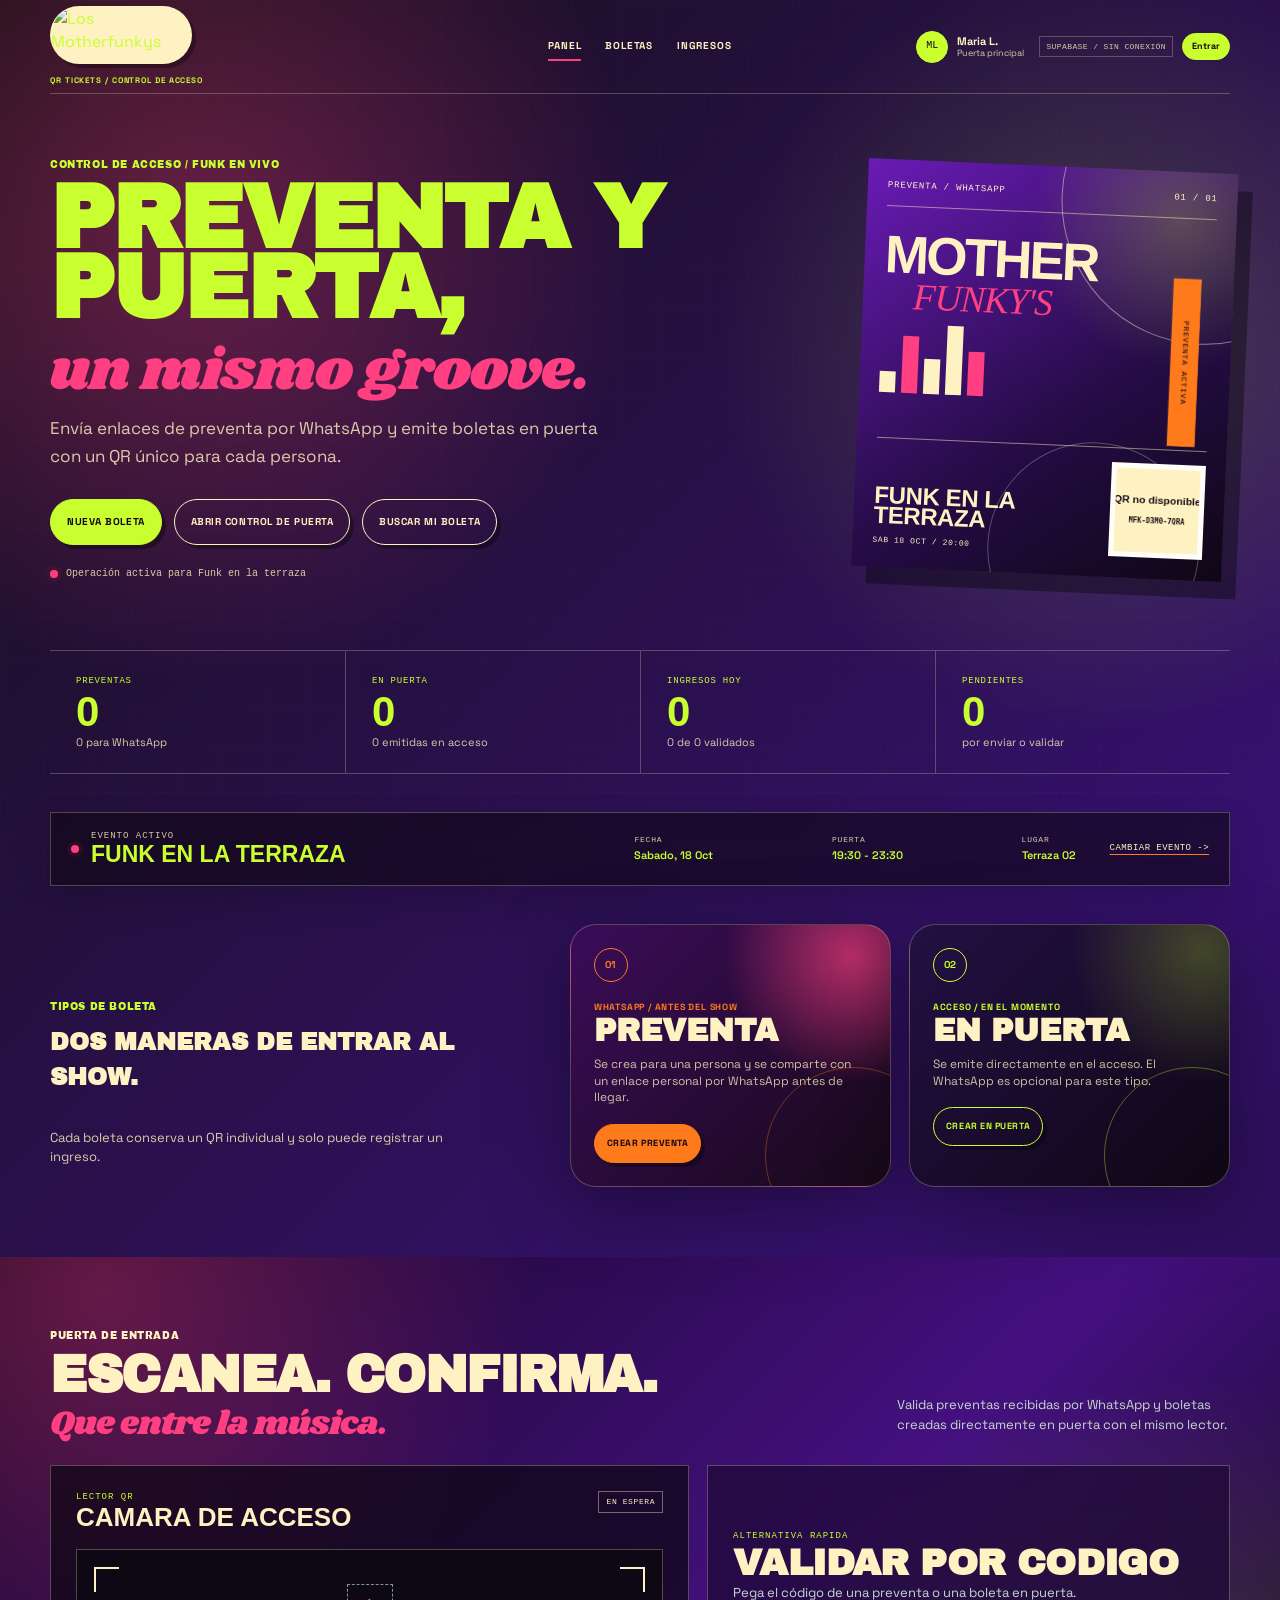
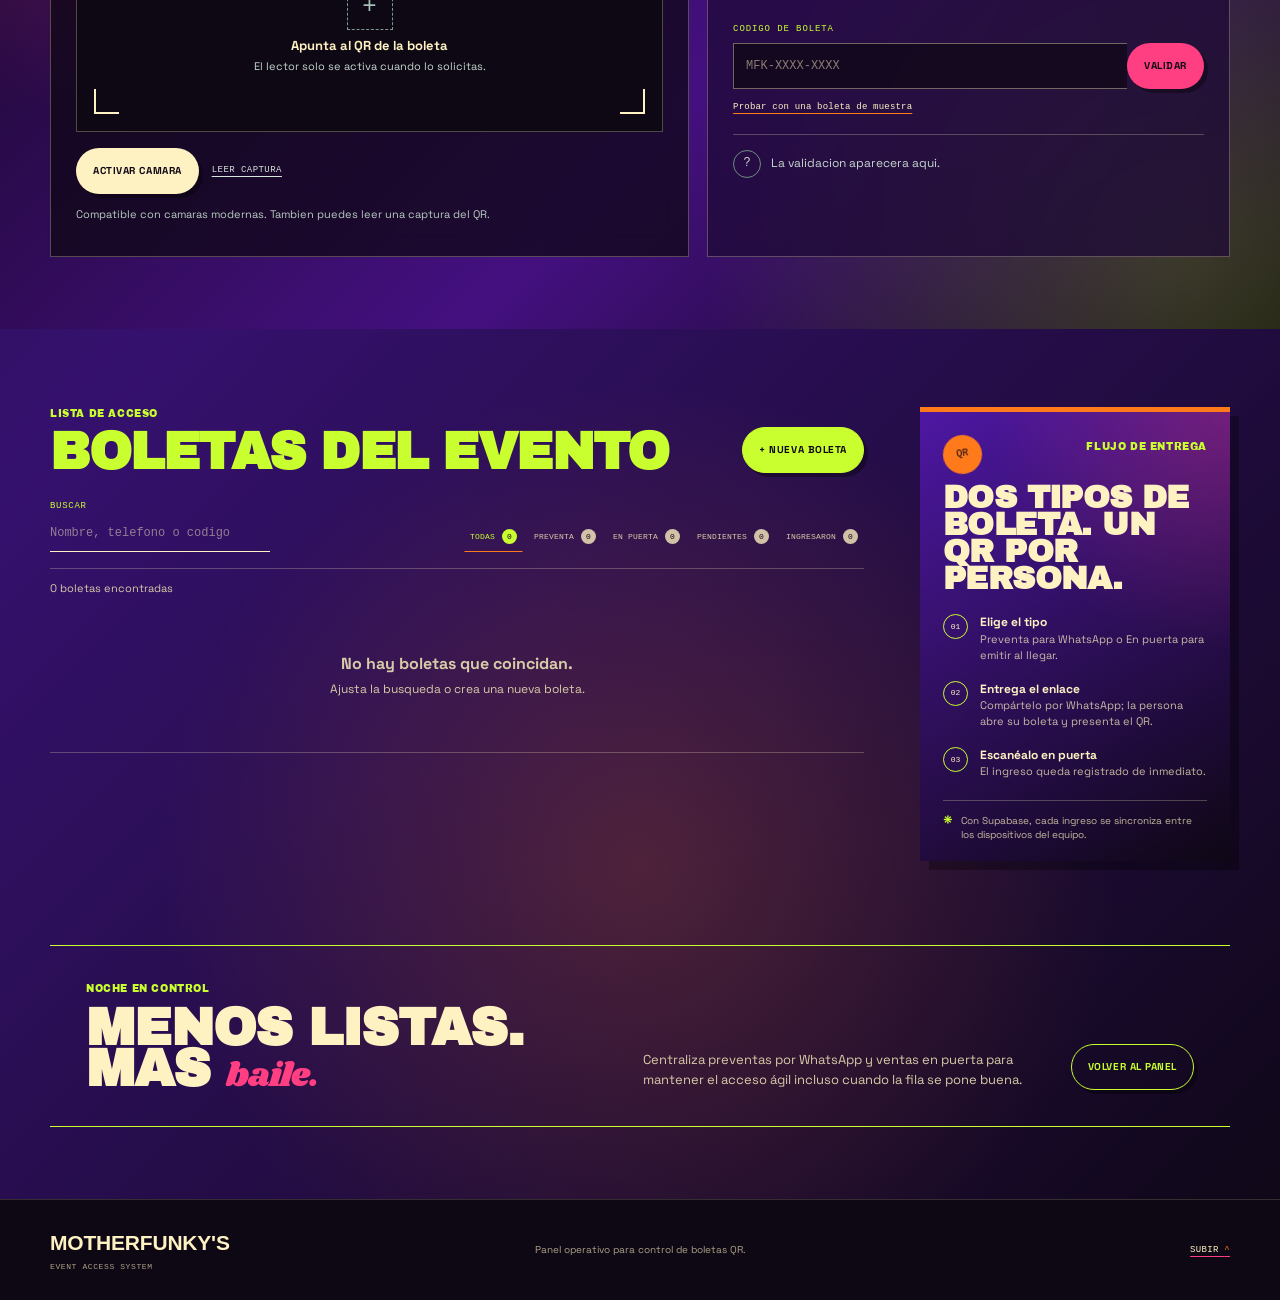
==== commit 13e5140a: "Send ticket links by WhatsApp" ====
--- a/index.html
+++ b/index.html
@@ -58,11 +58,12 @@
           <p class="eyebrow">CONTROL DE ACCESO / FUNK EN VIVO</p>
           <h1 id="page-title">Preventa y puerta, <em>un mismo groove.</em></h1>
           <p class="hero-lead">
-            Envía preventas por WhatsApp y emite boletas en puerta con un QR único para cada persona.
+            Envía enlaces de preventa por WhatsApp y emite boletas en puerta con un QR único para cada persona.
           </p>
           <div class="hero-actions">
             <button class="button button-primary" type="button" data-open-ticket-form>Nueva boleta</button>
             <a class="button button-outline" href="#ingresos">Abrir control de puerta</a>
+            <a class="button button-outline" href="boleta.html">Buscar mi boleta</a>
           </div>
           <p class="hero-note"><span class="live-dot" aria-hidden="true"></span> Operación activa para Funk en la terraza</p>
         </div>
@@ -102,7 +103,7 @@
           <span class="type-number">01</span>
           <p class="type-kicker">WHATSAPP / ANTES DEL SHOW</p>
           <h3>Preventa</h3>
-          <p>Se crea para una persona y se comparte con su QR por WhatsApp antes de llegar.</p>
+          <p>Se crea para una persona y se comparte con un enlace personal por WhatsApp antes de llegar.</p>
           <button class="button button-primary" type="button" data-open-ticket-form data-ticket-type="Preventa">Crear preventa</button>
         </article>
         <article class="ticket-kind-card ticket-kind-card--door">
@@ -135,7 +136,7 @@
               <label class="upload-link" for="qr-upload">Leer captura</label>
               <input id="qr-upload" type="file" accept="image/*" hidden />
             </div>
-            <p class="scanner-help" id="scanner-help">Compatible con camaras modernas. Tambien puedes leer una captura recibida por WhatsApp.</p>
+            <p class="scanner-help" id="scanner-help">Compatible con camaras modernas. Tambien puedes leer una captura del QR.</p>
           </article>
 
           <article class="manual-card">
@@ -178,7 +179,7 @@
           <h3 id="delivery-title">Dos tipos de boleta. Un QR por persona.</h3>
           <ol>
             <li><span>01</span><p><b>Elige el tipo</b>Preventa para WhatsApp o En puerta para emitir al llegar.</p></li>
-            <li><span>02</span><p><b>Entrega el QR</b>Compártelo por WhatsApp o muéstralo desde el control de acceso.</p></li>
+            <li><span>02</span><p><b>Entrega el enlace</b>Compártelo por WhatsApp; la persona abre su boleta y presenta el QR.</p></li>
             <li><span>03</span><p><b>Escanéalo en puerta</b>El ingreso queda registrado de inmediato.</p></li>
           </ol>
           <div class="delivery-foot"><span class="lock-mark" aria-hidden="true">*</span><p>Con Supabase, cada ingreso se sincroniza entre los dispositivos del equipo.</p></div>
@@ -208,7 +209,7 @@
           <label class="form-field form-field-full">Nombre completo<input id="ticket-name" name="name" required maxlength="80" autocomplete="name" placeholder="Ej. Laura Acevedo" /></label>
           <label class="form-field" id="phone-field"><span id="phone-field-label">WhatsApp de preventa</span><input id="ticket-phone" name="phone" required inputmode="tel" maxlength="30" autocomplete="tel" placeholder="300 000 0000" /></label>
           <label class="form-field">Tipo de boleta<select id="ticket-type" name="type"><option value="Preventa">Preventa · compartir por WhatsApp</option><option value="En puerta">En puerta · emitir al llegar</option></select></label>
-          <p class="type-form-note form-field-full" id="ticket-type-help">La preventa necesita un WhatsApp para compartir su QR.</p>
+          <p class="type-form-note form-field-full" id="ticket-type-help">La preventa necesita un WhatsApp para enviar su enlace personal.</p>
           <label class="form-field form-field-full">Nota interna <span>(opcional)</span><textarea id="ticket-note" name="note" maxlength="160" placeholder="Ej. Invitada de produccion"></textarea></label>
         </div>
         <div class="modal-footer"><p id="ticket-form-feedback" class="form-feedback" aria-live="polite"></p><div><button class="button button-outline" type="button" data-close-dialog="ticket-form-dialog">Cancelar</button><button class="button button-primary" type="submit">Crear boleta</button></div></div>
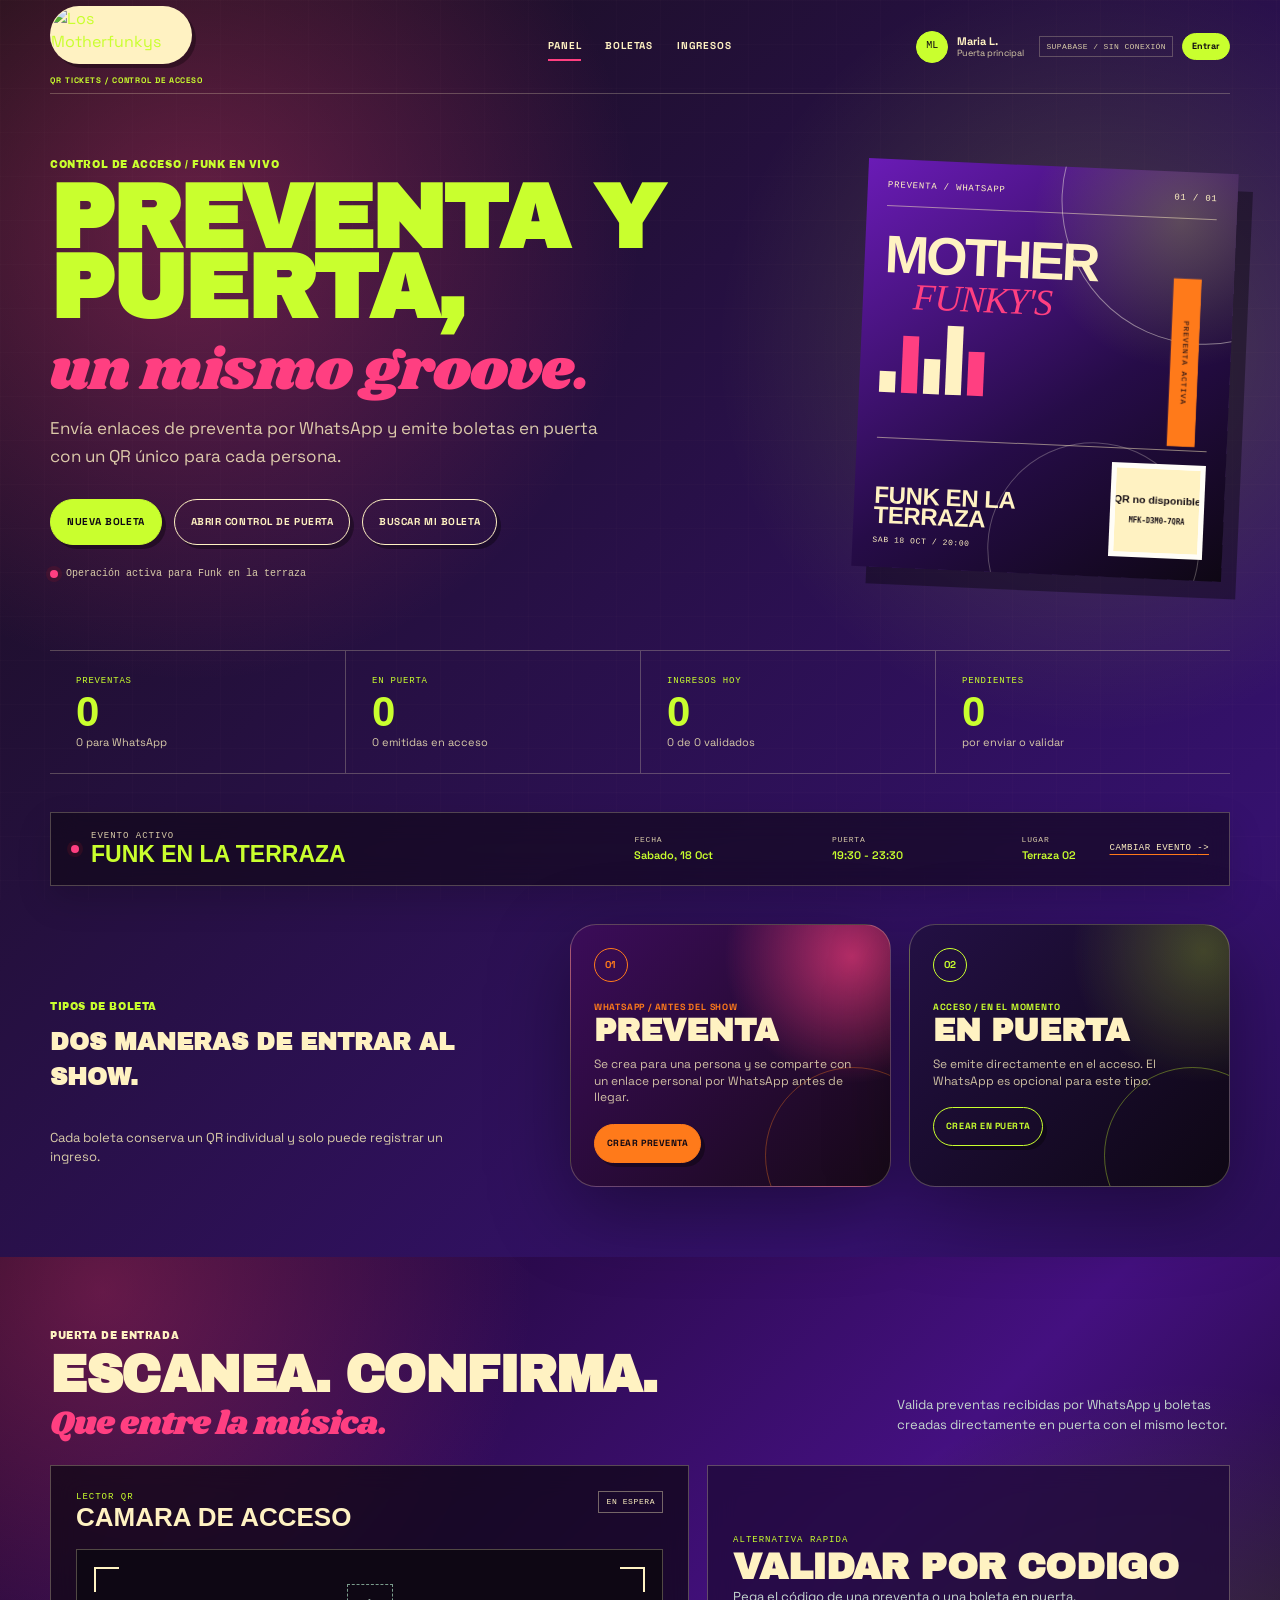
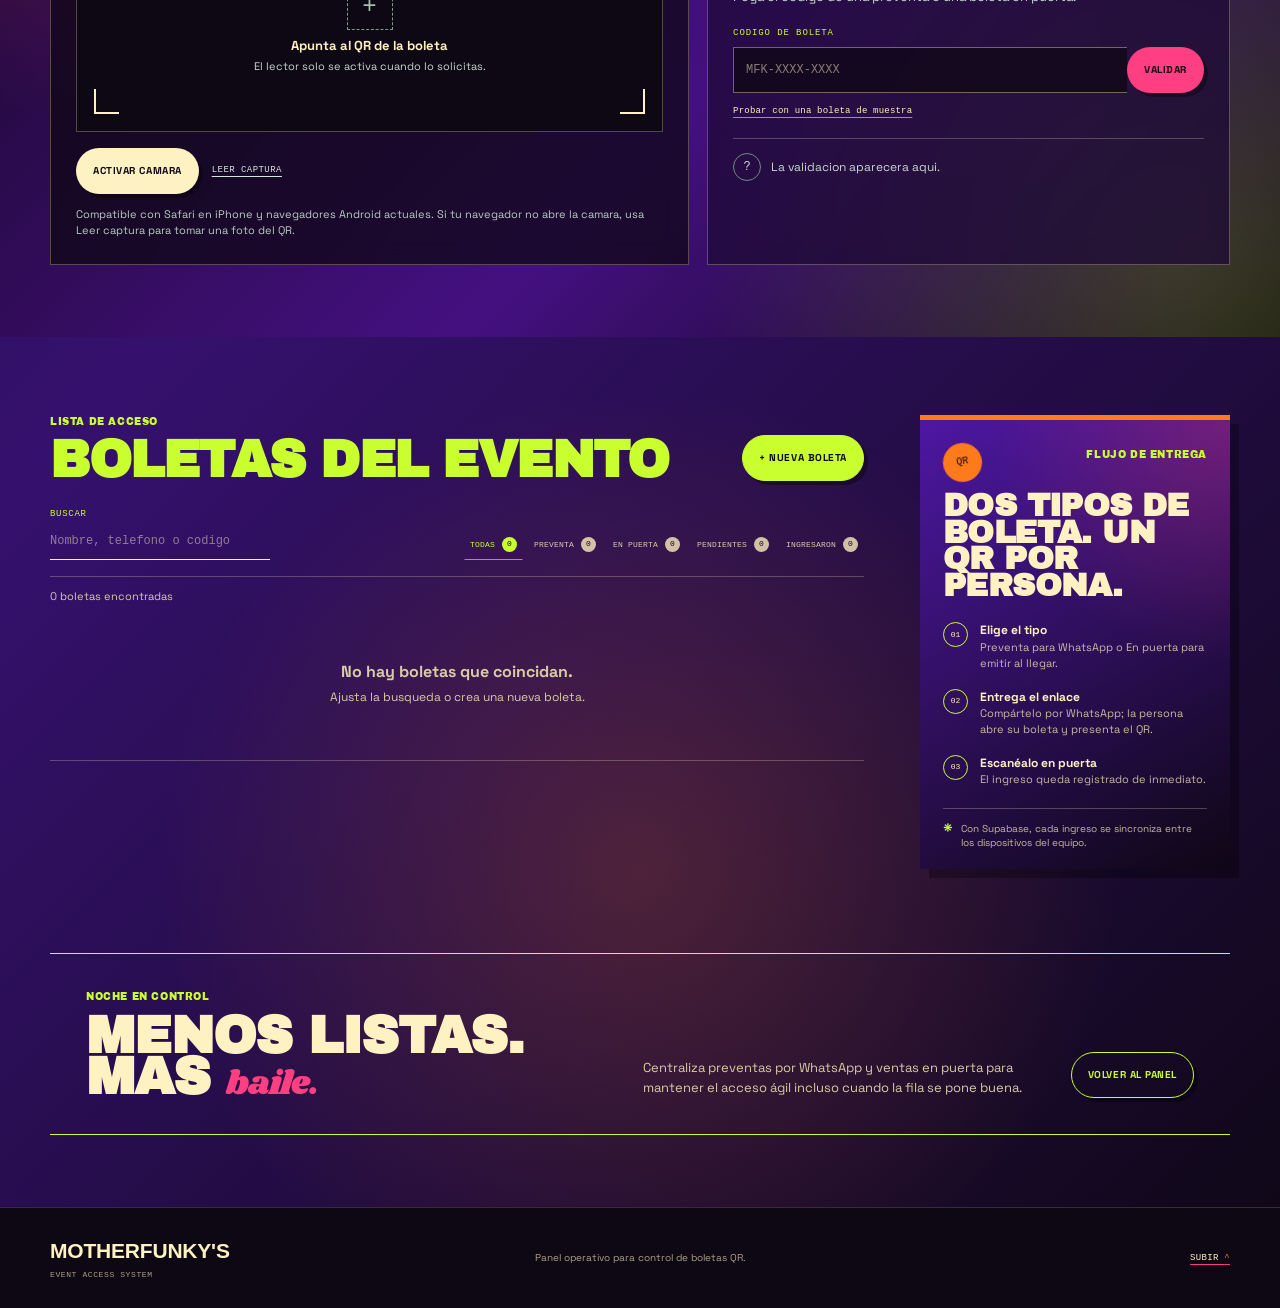
==== commit ba354798: "Support cross-browser QR scanning" ====
--- a/index.html
+++ b/index.html
@@ -23,6 +23,7 @@
     <link rel="manifest" href="manifest.webmanifest" />
     <link rel="apple-touch-icon" href="assets/mf-icon.svg" />
     <script defer src="https://cdn.jsdelivr.net/npm/qrcode-generator@1.4.4/qrcode.min.js"></script>
+    <script defer src="https://cdn.jsdelivr.net/npm/html5-qrcode@2.3.8/html5-qrcode.min.js"></script>
     <script defer src="https://cdn.jsdelivr.net/npm/@supabase/supabase-js@2/dist/umd/supabase.js"></script>
     <script defer src="supabase-config.js"></script>
     <script defer src="ticket-store.js"></script>
@@ -127,6 +128,7 @@
             <div class="scan-frame" id="scan-frame">
               <div class="scan-idle" id="scan-idle"><span class="scan-symbol" aria-hidden="true">+</span><strong>Apunta al QR de la boleta</strong><small>El lector solo se activa cuando lo solicitas.</small></div>
               <video id="camera-video" autoplay muted playsinline hidden></video>
+              <div class="camera-reader" id="camera-reader" hidden aria-label="Vista de la camara para leer el codigo QR"></div>
               <div class="scan-corners" aria-hidden="true"><span></span><span></span><span></span><span></span></div>
               <div class="scan-line" aria-hidden="true"></div>
             </div>
@@ -134,9 +136,9 @@
               <button class="button button-cream" id="start-camera" type="button">Activar camara</button>
               <button class="button button-ghost" id="stop-camera" type="button" hidden>Detener</button>
               <label class="upload-link" for="qr-upload">Leer captura</label>
-              <input id="qr-upload" type="file" accept="image/*" hidden />
+              <input id="qr-upload" type="file" accept="image/*" capture="environment" hidden />
             </div>
-            <p class="scanner-help" id="scanner-help">Compatible con camaras modernas. Tambien puedes leer una captura del QR.</p>
+            <p class="scanner-help" id="scanner-help">Compatible con Safari en iPhone y navegadores Android actuales. Si tu navegador no abre la camara, usa Leer captura para tomar una foto del QR.</p>
           </article>
 
           <article class="manual-card">
--- a/styles.css
+++ b/styles.css
@@ -148,7 +148,7 @@
 .section-heading { display: flex; align-items: end; justify-content: space-between; gap: 26px; margin-bottom: 27px; }.section-heading h2 { margin: 0; color: var(--green); font-size: clamp(35px, 4vw, 55px); font-weight: 800; line-height: .82; letter-spacing: -1.5px; }.section-heading > p { max-width: 330px; margin: 0 3px 3px 0; color: var(--muted); font-size: 13px; line-height: 1.55; }.section-heading-light .eyebrow, .section-heading-light h2 { color: var(--cream); }.section-heading-light > p { color: #c5d8ce; }
 .gate-grid { display: grid; grid-template-columns: minmax(0, 1.1fr) minmax(330px, .9fr); gap: 18px; }
 .scanner-card, .manual-card { min-height: 392px; padding: 25px; border: 1px solid #729183; background: var(--green-deep); }.scanner-card-head { display: flex; align-items: start; justify-content: space-between; gap: 20px; }.scanner-card-head > div { display: grid; gap: 2px; }.card-kicker { color: #b6d2c3; font-family: "DM Mono", monospace; font-size: 9px; letter-spacing: 1px; }.scanner-card-head b { color: var(--cream); font-family: "Barlow Condensed", Impact, sans-serif; font-size: 26px; line-height: .92; text-transform: uppercase; }.camera-status { padding: 4px 7px; border: 1px solid #5d8170; color: #c5d9ce; font-family: "DM Mono", monospace; font-size: 8px; letter-spacing: .6px; text-transform: uppercase; }.camera-status.is-running { color: #c6f3d4; border-color: #78bf96; }.camera-status.is-error { color: #ffd6c0; border-color: #c9806e; }
-.scan-frame { position: relative; display: grid; min-height: 183px; place-items: center; margin-top: 19px; overflow: hidden; border: 1px solid #547565; background: #001c15; }.scan-frame video { position: absolute; z-index: 1; width: 100%; height: 100%; object-fit: cover; }.scan-idle { display: grid; z-index: 0; place-items: center; gap: 3px; padding: 24px; color: #c4d7cd; text-align: center; }.scan-idle strong { color: var(--cream); font-size: 13px; }.scan-idle small { font-size: 11px; }.scan-symbol { display: grid; width: 46px; height: 46px; place-items: center; margin-bottom: 4px; border: 1px dashed #7a9c8c; color: #a7c2b4; font-family: "DM Mono", monospace; font-size: 24px; }.scan-corners span { position: absolute; z-index: 2; width: 25px; height: 25px; border-color: var(--cream); border-style: solid; pointer-events: none; }.scan-corners span:nth-child(1) { top: 17px; left: 17px; border-width: 2px 0 0 2px; }.scan-corners span:nth-child(2) { top: 17px; right: 17px; border-width: 2px 2px 0 0; }.scan-corners span:nth-child(3) { bottom: 17px; left: 17px; border-width: 0 0 2px 2px; }.scan-corners span:nth-child(4) { right: 17px; bottom: 17px; border-width: 0 2px 2px 0; }.scan-line { position: absolute; z-index: 3; top: 27px; right: 36px; left: 36px; height: 2px; opacity: 0; background: var(--red); box-shadow: 0 0 10px var(--red); }.scan-frame.is-scanning .scan-line { opacity: 1; animation: scan-move 2.2s ease-in-out infinite; }
+.scan-frame { position: relative; display: grid; min-height: 183px; place-items: center; margin-top: 19px; overflow: hidden; border: 1px solid #547565; background: #001c15; }.scan-frame video, .camera-reader { position: absolute; z-index: 1; width: 100%; height: 100%; object-fit: cover; }.camera-reader { inset: 0; }.camera-reader video, .camera-reader canvas { width: 100% !important; height: 100% !important; object-fit: cover; }.scan-idle { display: grid; z-index: 0; place-items: center; gap: 3px; padding: 24px; color: #c4d7cd; text-align: center; }.scan-idle strong { color: var(--cream); font-size: 13px; }.scan-idle small { font-size: 11px; }.scan-symbol { display: grid; width: 46px; height: 46px; place-items: center; margin-bottom: 4px; border: 1px dashed #7a9c8c; color: #a7c2b4; font-family: "DM Mono", monospace; font-size: 24px; }.scan-corners span { position: absolute; z-index: 2; width: 25px; height: 25px; border-color: var(--cream); border-style: solid; pointer-events: none; }.scan-corners span:nth-child(1) { top: 17px; left: 17px; border-width: 2px 0 0 2px; }.scan-corners span:nth-child(2) { top: 17px; right: 17px; border-width: 2px 2px 0 0; }.scan-corners span:nth-child(3) { bottom: 17px; left: 17px; border-width: 0 0 2px 2px; }.scan-corners span:nth-child(4) { right: 17px; bottom: 17px; border-width: 0 2px 2px 0; }.scan-line { position: absolute; z-index: 3; top: 27px; right: 36px; left: 36px; height: 2px; opacity: 0; background: var(--red); box-shadow: 0 0 10px var(--red); }.scan-frame.is-scanning .scan-line { opacity: 1; animation: scan-move 2.2s ease-in-out infinite; }
 @keyframes scan-move { 0%, 100% { transform: translateY(0); } 50% { transform: translateY(126px); } }
 .scanner-actions { display: flex; align-items: center; flex-wrap: wrap; gap: 9px; margin-top: 16px; }.upload-link { padding: 10px 4px; color: #d5e4dc; font-family: "DM Mono", monospace; font-size: 9px; letter-spacing: .45px; text-decoration: underline; text-underline-offset: 4px; text-transform: uppercase; cursor: pointer; }.upload-link:hover { color: var(--cream); }.scanner-help { margin: 13px 0 0; color: #b8cdc2; font-size: 11px; }
 .manual-card { display: flex; flex-direction: column; justify-content: center; background: #073b2d; }.manual-card h3 { margin: 5px 0 6px; color: var(--cream); font-size: 37px; font-weight: 800; line-height: .82; letter-spacing: -.6px; }.manual-card > p { max-width: 360px; margin-bottom: 20px; color: #c6d8cf; font-size: 13px; }.field-label { display: block; margin-bottom: 7px; color: #b6d2c3; font-family: "DM Mono", monospace; font-size: 9px; letter-spacing: .9px; }.manual-input-row { display: flex; }.manual-input-row input { min-width: 0; flex: 1; height: 46px; border: 1px solid #779485; border-right: 0; padding: 0 12px; border-radius: 0; color: var(--cream); background: #002f24; font-family: "DM Mono", monospace; font-size: 12px; text-transform: uppercase; }.manual-input-row input::placeholder { color: #91aa9d; }.manual-input-row .button { min-height: 46px; }.sample-link { align-self: start; margin: 12px 0 0; border: 0; padding: 0; color: #c8d9d0; background: transparent; font-family: "DM Mono", monospace; font-size: 9px; letter-spacing: .2px; text-decoration: underline; text-decoration-color: var(--red); text-underline-offset: 4px; }.sample-link:hover { color: var(--cream); }.validation-result { display: flex; align-items: center; gap: 10px; min-height: 58px; margin-top: 20px; padding: 10px 0; border-top: 1px solid #547565; color: #c6d8cf; }.validation-result p { margin: 0; font-size: 12px; line-height: 1.3; }.result-icon { display: grid; width: 28px; height: 28px; flex: 0 0 auto; place-items: center; border: 1px solid #6c8e7d; border-radius: 50%; color: #c7d8d0; font-family: "DM Mono", monospace; font-size: 12px; }.validation-result.is-success { color: #d3f3dd; }.validation-result.is-success .result-icon { border-color: #7fce9e; color: #d3f3dd; background: #17553f; }.validation-result.is-warning { color: #ffe1a5; }.validation-result.is-warning .result-icon { border-color: #d8af5c; color: #ffe1a5; }.validation-result.is-error { color: #ffd2cb; }.validation-result.is-error .result-icon { border-color: #c97969; color: #ffd2cb; }
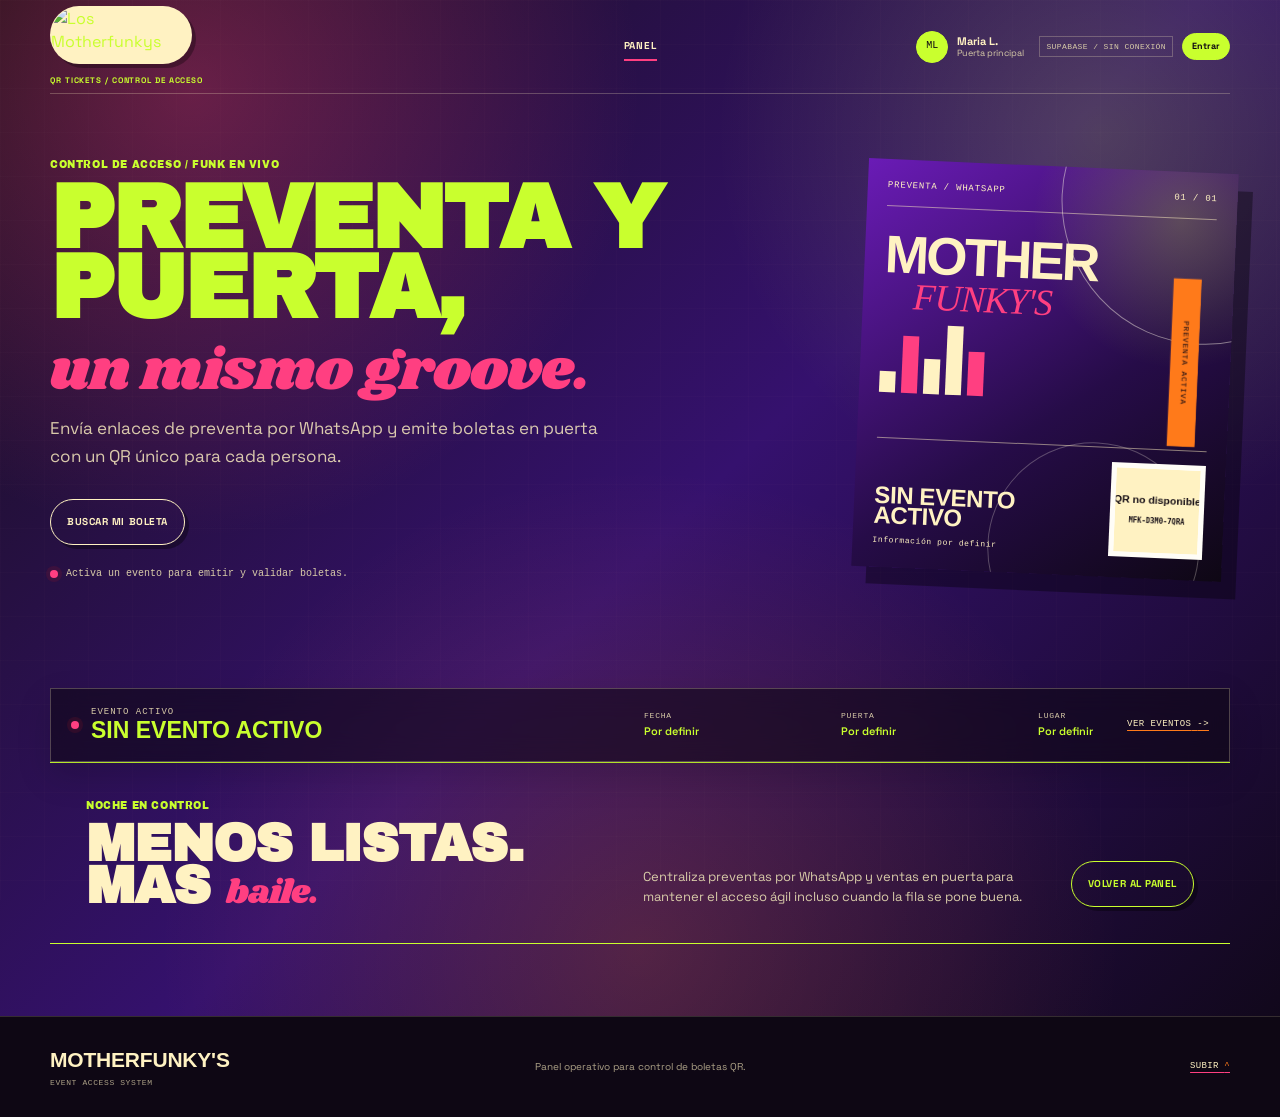
==== commit e2dd98ce: "Add multi-event ticket administration" ====
--- a/index.html
+++ b/index.html
@@ -40,8 +40,8 @@
 
       <nav class="main-nav" aria-label="Navegacion principal">
         <a class="is-active" href="#inicio">Panel</a>
-        <a href="#boletas">Boletas</a>
-        <a href="#ingresos">Ingresos</a>
+        <a href="#boletas" id="ticket-nav-link" hidden>Boletas</a>
+        <a href="#ingresos" id="gate-nav-link" hidden>Ingresos</a>
       </nav>
 
       <div class="operator">
@@ -62,11 +62,11 @@
             Envía enlaces de preventa por WhatsApp y emite boletas en puerta con un QR único para cada persona.
           </p>
           <div class="hero-actions">
-            <button class="button button-primary" type="button" data-open-ticket-form>Nueva boleta</button>
-            <a class="button button-outline" href="#ingresos">Abrir control de puerta</a>
+            <button class="button button-primary" type="button" data-open-ticket-form hidden>Nueva boleta</button>
+            <a class="button button-outline" href="#ingresos" id="gate-action-link" hidden>Abrir control de puerta</a>
             <a class="button button-outline" href="boleta.html">Buscar mi boleta</a>
           </div>
-          <p class="hero-note"><span class="live-dot" aria-hidden="true"></span> Operación activa para Funk en la terraza</p>
+          <p class="hero-note" id="hero-active-note"><span class="live-dot" aria-hidden="true"></span> Operación activa para Funk en la terraza</p>
         </div>
 
         <article class="hero-ticket" aria-label="Vista previa de una boleta QR">
@@ -74,14 +74,14 @@
           <div class="ticket-brand">MOTHER<br /><i>FUNKY'S</i></div>
           <div class="ticket-rhythm" aria-hidden="true"><span></span><span></span><span></span><span></span><span></span></div>
           <div class="ticket-bottom">
-            <div><b>FUNK EN LA<br />TERRAZA</b><small>SAB 18 OCT / 20:00</small></div>
+            <div><b id="hero-ticket-event">FUNK EN LA<br />TERRAZA</b><small id="hero-ticket-details">SAB 18 OCT / 20:00</small></div>
             <div class="hero-qr qr-host" data-qr-code="MFK-D3M0-7QRA" aria-label="Codigo QR de muestra"></div>
           </div>
           <span class="ticket-sticker">PREVENTA ACTIVA</span>
         </article>
       </section>
 
-      <section class="stats" aria-label="Resumen del evento">
+      <section class="stats" id="ticket-stats" aria-label="Resumen del evento" hidden>
         <article><span>PREVENTAS</span><strong id="stat-presale">0</strong><small id="stat-presale-note">listas para compartir</small></article>
         <article><span>EN PUERTA</span><strong id="stat-door">0</strong><small id="stat-door-note">emitidas en acceso</small></article>
         <article><span>INGRESOS HOY</span><strong id="stat-checkins">0</strong><small id="stat-checkins-note">validados por QR</small></article>
@@ -89,12 +89,12 @@
       </section>
 
       <section class="event-strip" aria-label="Evento activo">
-        <div class="event-strip-title"><span class="event-pulse" aria-hidden="true"></span><div><p>EVENTO ACTIVO</p><strong>Funk en la terraza</strong></div></div>
-        <dl class="event-meta"><div><dt>FECHA</dt><dd>Sabado, 18 Oct</dd></div><div><dt>PUERTA</dt><dd>19:30 - 23:30</dd></div><div><dt>LUGAR</dt><dd>Terraza 02</dd></div></dl>
-        <button class="text-button" type="button" id="change-event">Cambiar evento <span aria-hidden="true">-&gt;</span></button>
-      </section>
-
-      <section class="ticket-types" aria-labelledby="ticket-types-title">
+        <div class="event-strip-title"><span class="event-pulse" aria-hidden="true"></span><div><p>EVENTO ACTIVO</p><strong id="active-event-name">Funk en la terraza</strong></div></div>
+        <dl class="event-meta"><div><dt>FECHA</dt><dd id="active-event-date">Sabado, 18 Oct</dd></div><div><dt>PUERTA</dt><dd id="active-event-doors">19:30 - 23:30</dd></div><div><dt>LUGAR</dt><dd id="active-event-venue">Terraza 02</dd></div></dl>
+        <button class="text-button" type="button" id="change-event"><span id="change-event-label">Gestionar eventos</span> <span aria-hidden="true">-&gt;</span></button>
+      </section>
+
+      <section class="ticket-types" id="ticket-types-section" aria-labelledby="ticket-types-title" hidden>
         <div class="ticket-types-intro">
           <p class="eyebrow">TIPOS DE BOLETA</p>
           <h2 id="ticket-types-title">Dos maneras de entrar al show.</h2>
@@ -116,7 +116,7 @@
         </article>
       </section>
 
-      <section class="gate-section" id="ingresos" aria-labelledby="gate-title">
+      <section class="gate-section" id="ingresos" aria-labelledby="gate-title" hidden>
         <header class="section-heading section-heading-light">
           <div><p class="eyebrow">PUERTA DE ENTRADA</p><h2 id="gate-title">Escanea. Confirma. <i>Que entre la música.</i></h2></div>
           <p>Valida preventas recibidas por WhatsApp y boletas creadas directamente en puerta con el mismo lector.</p>
@@ -153,7 +153,7 @@
         </div>
       </section>
 
-      <section class="ticket-workspace" id="boletas" aria-labelledby="tickets-title">
+      <section class="ticket-workspace" id="boletas" aria-labelledby="tickets-title" hidden>
         <div class="workspace-main">
           <header class="section-heading">
             <div><p class="eyebrow">LISTA DE ACCESO</p><h2 id="tickets-title">Boletas del evento</h2></div>
@@ -206,7 +206,7 @@
     <dialog class="modal ticket-form-modal" id="ticket-form-dialog" aria-labelledby="ticket-form-title">
       <form id="ticket-form" method="dialog">
         <div class="modal-heading"><div><p class="eyebrow">NUEVA BOLETA</p><h2 id="ticket-form-title">Lista para la pista.</h2></div><button class="close-button" type="button" data-close-dialog="ticket-form-dialog" aria-label="Cerrar formulario">&times;</button></div>
-        <p class="modal-intro">La boleta se crea para <b>Funk en la terraza</b>. Elige Preventa para compartir por WhatsApp o En puerta para emitirla al llegar.</p>
+        <p class="modal-intro" id="ticket-form-intro">La boleta se crea para Funk en la terraza. Elige Preventa para compartir por WhatsApp o En puerta para emitirla al llegar.</p>
         <div class="form-grid">
           <label class="form-field form-field-full">Nombre completo<input id="ticket-name" name="name" required maxlength="80" autocomplete="name" placeholder="Ej. Laura Acevedo" /></label>
           <label class="form-field" id="phone-field"><span id="phone-field-label">WhatsApp de preventa</span><input id="ticket-phone" name="phone" required inputmode="tel" maxlength="30" autocomplete="tel" placeholder="300 000 0000" /></label>
@@ -218,6 +218,32 @@
       </form>
     </dialog>
 
+    <dialog class="modal event-manager-modal" id="event-manager-dialog" aria-labelledby="event-form-title">
+      <div class="event-manager">
+        <div class="modal-heading"><div><p class="eyebrow" id="event-manager-eyebrow">ADMINISTRACIÓN</p><h2 id="event-form-title">Nuevo evento.</h2></div><button class="close-button" type="button" data-close-dialog="event-manager-dialog" aria-label="Cerrar administración de eventos">&times;</button></div>
+        <p class="modal-intro">Un solo evento puede estar activo para emitir y validar boletas. Los eventos anteriores conservan sus boletas y enlaces públicos.</p>
+        <div class="event-manager-grid">
+          <form id="event-form" method="dialog">
+            <input id="event-id" name="id" type="hidden" />
+            <div class="form-grid">
+              <label class="form-field form-field-full">Nombre del evento<input id="event-name" name="name" required maxlength="100" placeholder="Ej. Funk bajo las estrellas" /></label>
+              <label class="form-field">Fecha<input id="event-date" name="eventDate" type="date" required /></label>
+              <label class="form-field">Lugar<input id="event-venue" name="venue" required maxlength="100" placeholder="Ej. Terraza 02" /></label>
+              <label class="form-field">Apertura de puertas<input id="event-doors-open" name="doorsOpenAt" type="time" /></label>
+              <label class="form-field">Cierre de puertas<input id="event-doors-close" name="doorsCloseAt" type="time" /></label>
+              <label class="form-field">Hora del show<input id="event-show-time" name="showTime" type="time" /></label>
+              <label class="event-active-toggle form-field-full"><input id="event-active" name="isActive" type="checkbox" /><span>Activar este evento al guardar</span></label>
+            </div>
+            <div class="modal-footer"><p id="event-form-feedback" class="form-feedback" aria-live="polite"></p><div><button class="button button-outline" type="button" id="new-event">Nuevo</button><button class="button button-primary" id="event-form-submit" type="submit">Guardar evento</button></div></div>
+          </form>
+          <section class="event-list-panel" aria-labelledby="event-list-title">
+            <div><p class="eyebrow">CALENDARIO</p><h3 id="event-list-title">Tus eventos</h3></div>
+            <div class="event-list" id="event-list" aria-live="polite"></div>
+          </section>
+        </div>
+      </div>
+    </dialog>
+
     <dialog class="modal ticket-view-modal" id="ticket-view-dialog" aria-labelledby="ticket-view-title">
       <button class="close-button view-close" type="button" data-close-dialog="ticket-view-dialog" aria-label="Cerrar vista de boleta">&times;</button>
       <div id="ticket-view-content"></div>
@@ -226,7 +252,7 @@
     <dialog class="modal auth-modal" id="auth-dialog" aria-labelledby="auth-title">
       <form id="auth-form" method="dialog">
         <div class="modal-heading"><div><p class="eyebrow">ACCESO DEL EQUIPO</p><h2 id="auth-title">Control de puerta.</h2></div><button class="close-button" type="button" data-close-dialog="auth-dialog" aria-label="Cerrar acceso">&times;</button></div>
-        <p class="modal-intro">Inicia sesión con la cuenta autorizada para crear y validar boletas en Supabase.</p>
+        <p class="modal-intro">Inicia sesión con una cuenta del equipo. Solo la cuenta administradora puede acceder a boletas, al escáner y a la validación QR.</p>
         <label class="form-field">Correo electrónico<input id="auth-email" name="email" type="email" required autocomplete="email" /></label>
         <label class="form-field">Contraseña<input id="auth-password" name="password" type="password" required autocomplete="current-password" /></label>
         <div class="modal-footer"><p id="auth-feedback" class="form-feedback" aria-live="polite"></p><div><button class="button button-primary" type="submit">Entrar al panel</button></div></div>
--- a/styles.css
+++ b/styles.css
@@ -232,6 +232,7 @@
 
 .modal { color: var(--cream); background: radial-gradient(circle at 90% 4%, rgba(255, 63, 129, .28), transparent 18rem), linear-gradient(140deg, #24103c, #0e0714); }.modal::backdrop { background: rgba(5, 2, 8, .8); }.modal-heading h2, .modal-intro b { color: var(--cream); }.modal-intro, .form-feedback { color: var(--muted); }.close-button { border-color: var(--line); color: var(--cream); background: rgba(255, 242, 194, .08); }.close-button:hover { color: var(--deep); background: var(--green); }.form-field { color: var(--green); }.form-field input, .form-field select, .form-field textarea { border-color: var(--cream); color: var(--cream); }.form-field input::placeholder, .form-field textarea::placeholder { color: rgba(255, 242, 194, .45); }.form-field option { color: var(--cream); background: var(--deep); }.type-form-note { margin: -6px 0 0; color: var(--muted); font-size: 11px; line-height: 1.45; text-transform: none; }
 .auth-modal { width: min(460px, calc(100vw - 30px)); }.auth-modal form { display: grid; gap: 19px; padding: 27px; }
+.event-manager-modal { width: min(970px, calc(100vw - 30px)); max-height: min(780px, calc(100vh - 30px)); overflow: auto; }.event-manager { display: grid; gap: 20px; padding: 28px; }.event-manager-grid { display: grid; grid-template-columns: minmax(0, 1fr) minmax(270px, .72fr); gap: 28px; align-items: start; }.event-manager.is-public .event-manager-grid { grid-template-columns: minmax(0, 1fr); }.event-manager.is-public .event-list-panel { width: min(100%, 620px); }.event-manager form { display: grid; gap: 22px; }.event-active-toggle { display: flex; align-items: center; gap: 9px; min-height: 38px; color: var(--cream); font-size: 12px; font-weight: 700; text-transform: none; }.event-active-toggle input { width: 17px; height: 17px; accent-color: var(--green); }.event-list-panel { display: grid; gap: 13px; padding: 18px; border: 1px solid var(--line); border-radius: 18px; background: rgba(255, 242, 194, .06); }.event-list-panel h3 { margin: 0; color: var(--cream); font-size: 25px; line-height: .9; }.event-list { display: grid; gap: 8px; max-height: 400px; overflow: auto; }.event-list-item { display: flex; align-items: center; justify-content: space-between; gap: 12px; padding: 12px 0; border-bottom: 1px solid rgba(255, 242, 194, .18); }.event-list-item:last-child { border-bottom: 0; }.event-list-item.is-active { margin: 0 -9px; padding: 12px 9px; border-radius: 10px; background: rgba(201, 255, 46, .1); }.event-list-item > div:first-child { min-width: 0; }.event-list-item b, .event-list-item small { display: block; }.event-list-item b { overflow: hidden; color: var(--cream); font-size: 12px; text-overflow: ellipsis; white-space: nowrap; }.event-list-item small { margin-top: 3px; color: var(--muted); font-size: 9px; line-height: 1.35; }.event-list-actions { display: flex; flex: 0 0 auto; align-items: center; gap: 8px; }.event-row-button { border: 0; padding: 3px 0; color: var(--green); background: transparent; font-family: "Space Grotesk", Arial, sans-serif; font-size: 9px; font-weight: 800; text-decoration: underline; text-decoration-color: var(--orange); text-underline-offset: 3px; }.event-row-button:hover { color: var(--orange); }.event-active-badge { padding: 4px 7px; border-radius: 999px; color: var(--deep); background: var(--green); font-size: 8px; font-weight: 800; letter-spacing: .35px; text-transform: uppercase; }.event-list-empty { margin: 3px 0; color: var(--muted); font-size: 11px; line-height: 1.45; }.button:disabled { cursor: not-allowed; opacity: .5; transform: none; }.hero-ticket .ticket-bottom b { overflow-wrap: anywhere; }
 .view-ticket { background: radial-gradient(circle at 88% 10%, rgba(255, 63, 129, .5), transparent 30%), linear-gradient(145deg, #551592, #190a2d 65%, #0e0714); }.view-ticket--door { background: radial-gradient(circle at 84% 9%, rgba(201, 255, 46, .24), transparent 30%), linear-gradient(145deg, #33105f, #0e0714 72%); }.view-ticket-kind { color: var(--orange); }.view-ticket-kind--door { color: var(--green); }.view-details h2, .ticket-detail-list dd { color: var(--cream); }.ticket-detail-list dt { color: var(--green); }.view-note { color: var(--muted); }.view-close { background: var(--deep); }
 .button-whatsapp { gap: 8px; }.button-whatsapp::before { display: inline-grid; width: 19px; height: 19px; place-items: center; border-radius: 50%; color: var(--deep); background: var(--cream); content: "WA"; font-size: 7px; font-weight: 800; }.row-button--whatsapp { color: var(--green); text-decoration-color: var(--orange); }.view-note--whatsapp { margin-top: 7px; color: var(--green); }
 .toast { border-left-color: var(--orange); color: var(--deep); background: var(--cream); }.toast.is-success { border-color: var(--green); }.toast.is-error { border-color: var(--hot); }
@@ -242,7 +243,7 @@
 }
 
 @media (max-width: 700px) {
-  .brand-logo { width: 124px; height: 51px; }.hero h1 { font-size: clamp(47px, 14vw, 68px); }.hero h1 em { white-space: normal; }.ticket-types { grid-template-columns: 1fr; width: min(calc(100% - 32px), var(--content)); margin-top: 28px; }.ticket-types-intro { padding: 0; }.ticket-types-intro h2 { font-size: 38px; }.ticket-kind-card { min-height: 0; }.ticket-kind-card h3 { font-size: 28px; }
+  .brand-logo { width: 124px; height: 51px; }.hero h1 { font-size: clamp(47px, 14vw, 68px); }.hero h1 em { white-space: normal; }.ticket-types { grid-template-columns: 1fr; width: min(calc(100% - 32px), var(--content)); margin-top: 28px; }.ticket-types-intro { padding: 0; }.ticket-types-intro h2 { font-size: 38px; }.ticket-kind-card { min-height: 0; }.ticket-kind-card h3 { font-size: 28px; }.event-manager-modal { width: min(100vw - 16px, 970px); }.event-manager { padding: 21px 18px; }.event-manager-grid { grid-template-columns: 1fr; gap: 22px; }.event-list { max-height: 250px; }
 }
 
 @media (max-width: 410px) {
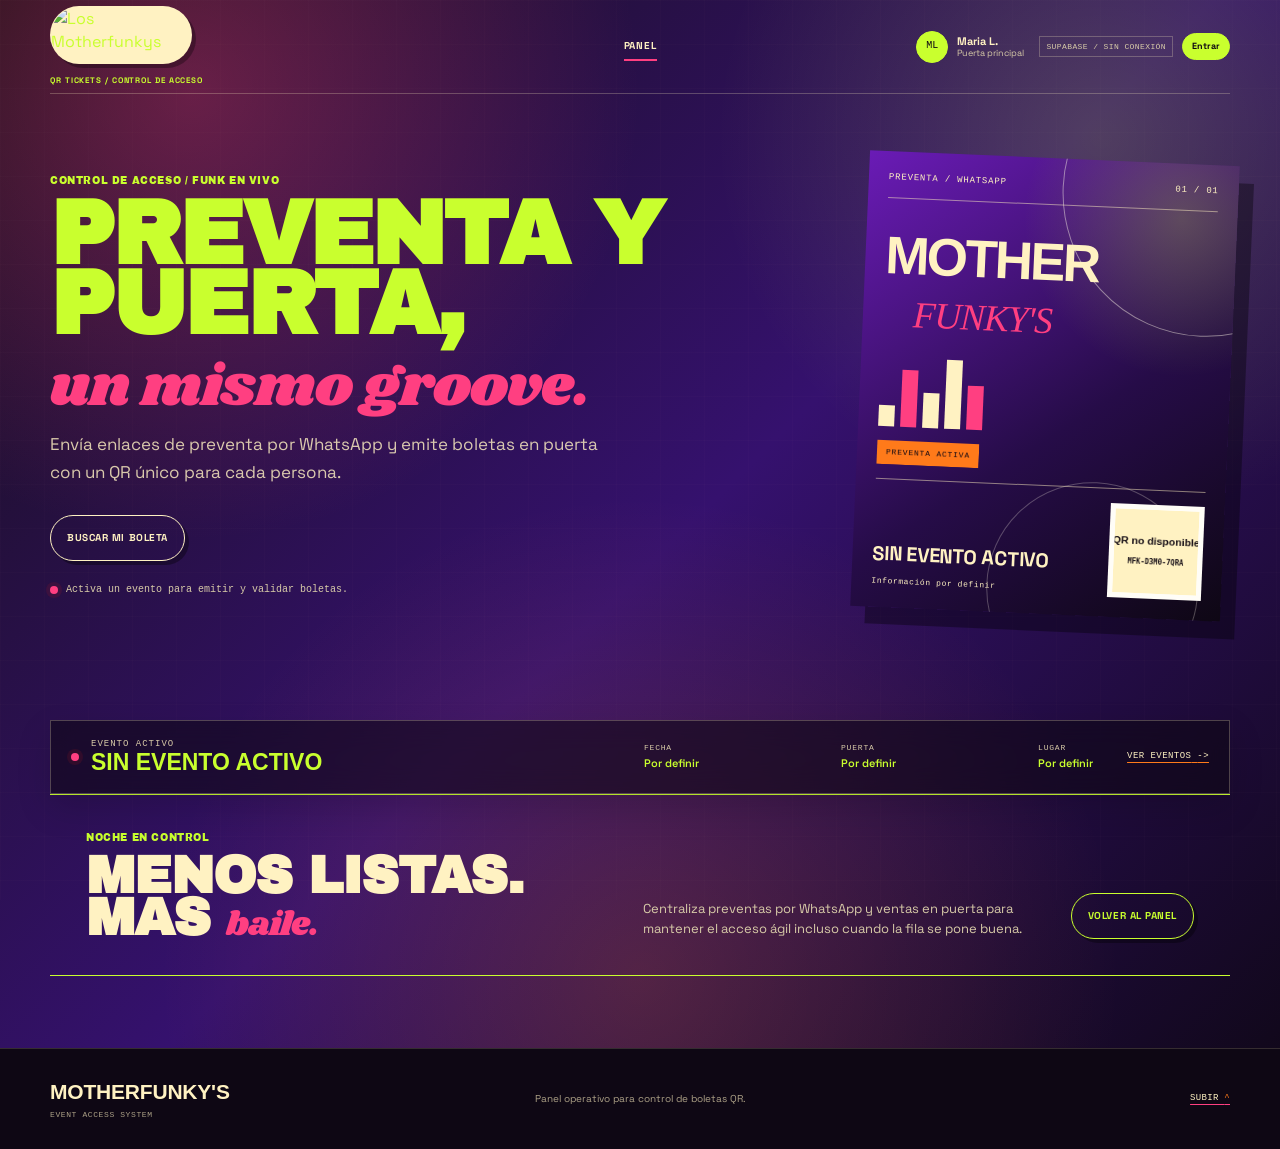
==== commit 81df1d23: "Fix responsive event card overlaps" ====
--- a/index.html
+++ b/index.html
@@ -65,6 +65,7 @@
             <button class="button button-primary" type="button" data-open-ticket-form hidden>Nueva boleta</button>
             <a class="button button-outline" href="#ingresos" id="gate-action-link" hidden>Abrir control de puerta</a>
             <a class="button button-outline" href="boleta.html">Buscar mi boleta</a>
+            <button class="button button-primary install-button" id="install-app" type="button" hidden>Instalar app</button>
           </div>
           <p class="hero-note" id="hero-active-note"><span class="live-dot" aria-hidden="true"></span> Operación activa para Funk en la terraza</p>
         </div>
@@ -73,11 +74,11 @@
           <div class="ticket-topline"><span>PREVENTA / WHATSAPP</span><span>01 / 01</span></div>
           <div class="ticket-brand">MOTHER<br /><i>FUNKY'S</i></div>
           <div class="ticket-rhythm" aria-hidden="true"><span></span><span></span><span></span><span></span><span></span></div>
+          <span class="ticket-sticker">PREVENTA ACTIVA</span>
           <div class="ticket-bottom">
             <div><b id="hero-ticket-event">FUNK EN LA<br />TERRAZA</b><small id="hero-ticket-details">SAB 18 OCT / 20:00</small></div>
             <div class="hero-qr qr-host" data-qr-code="MFK-D3M0-7QRA" aria-label="Codigo QR de muestra"></div>
           </div>
-          <span class="ticket-sticker">PREVENTA ACTIVA</span>
         </article>
       </section>
 
@@ -200,8 +201,6 @@
       <p>Panel operativo para control de boletas QR.</p>
       <a href="#inicio">Subir <span aria-hidden="true">^</span></a>
     </footer>
-
-    <button class="install-button" id="install-app" type="button" hidden>Instalar app</button>
 
     <dialog class="modal ticket-form-modal" id="ticket-form-dialog" aria-labelledby="ticket-form-title">
       <form id="ticket-form" method="dialog">
--- a/styles.css
+++ b/styles.css
@@ -112,25 +112,26 @@
 .button-ghost:hover { border-color: var(--cream); }
 .button-red { color: #fff8ec; background: var(--red); }
 .button-red:hover { background: var(--red-deep); }
-.hero-note { display: flex; align-items: center; gap: 8px; margin: 22px 0 0; color: var(--muted); font-family: "DM Mono", monospace; font-size: 10px; }
+.hero-note { display: flex; align-items: center; gap: 8px; margin: 22px 0 0; color: var(--muted); font-family: "DM Mono", monospace; font-size: 10px; overflow-wrap: anywhere; }
 .live-dot, .event-pulse { display: inline-block; width: 8px; height: 8px; border-radius: 50%; background: var(--red); box-shadow: 0 0 0 4px rgba(212, 25, 24, .12); }
 
-.hero-ticket { position: relative; justify-self: end; width: min(100%, 370px); min-height: 408px; padding: 20px; overflow: hidden; color: var(--cream); background: var(--green); box-shadow: var(--shadow); transform: rotate(2.5deg); }
+.hero-ticket { position: relative; display: flex; flex-direction: column; justify-self: end; width: min(100%, 370px); min-height: 408px; padding: 20px; overflow: hidden; color: var(--cream); background: var(--green); box-shadow: var(--shadow); transform: rotate(2.5deg); }
 .hero-ticket::before { position: absolute; top: -116px; right: -112px; width: 286px; height: 286px; border: 1px solid rgba(244, 237, 223, .48); border-radius: 50%; content: ""; }
 .hero-ticket::after { position: absolute; right: 23px; bottom: -78px; width: 210px; height: 210px; border: 1px solid rgba(244, 237, 223, .28); border-radius: 50%; content: ""; }
 .ticket-topline { position: relative; z-index: 1; display: flex; justify-content: space-between; padding-bottom: 13px; border-bottom: 1px solid rgba(244, 237, 223, .45); font-family: "DM Mono", monospace; font-size: 9px; letter-spacing: .8px; }
-.ticket-brand { position: relative; z-index: 1; margin-top: 30px; font-family: "Barlow Condensed", Impact, sans-serif; font-size: 53px; font-weight: 900; line-height: .68; letter-spacing: -2.8px; }
+.ticket-brand { position: relative; z-index: 1; margin-top: 30px; font-family: "Barlow Condensed", Impact, sans-serif; font-size: 53px; font-weight: 900; line-height: 1; letter-spacing: -2.8px; }
 .ticket-brand i { margin-left: 30px; color: var(--red); font-family: "Pacifico", cursive; font-size: .7em; font-weight: 400; letter-spacing: -1px; }
-.ticket-rhythm { position: absolute; z-index: 1; top: 159px; left: 20px; display: flex; align-items: end; gap: 6px; height: 74px; }
+.ticket-rhythm { position: relative; z-index: 1; display: flex; align-items: end; flex-shrink: 0; gap: 6px; height: 74px; margin: 18px 0 14px; }
 .ticket-rhythm span { display: block; width: 16px; background: var(--cream); }
 .ticket-rhythm span:nth-child(1) { height: 21px; }.ticket-rhythm span:nth-child(2) { height: 57px; background: var(--red); }.ticket-rhythm span:nth-child(3) { height: 35px; }.ticket-rhythm span:nth-child(4) { height: 69px; }.ticket-rhythm span:nth-child(5) { height: 44px; background: var(--red); }
-.ticket-bottom { position: absolute; z-index: 2; right: 20px; bottom: 21px; left: 20px; display: flex; align-items: end; justify-content: space-between; gap: 18px; padding-top: 14px; border-top: 1px solid rgba(244, 237, 223, .5); }
-.ticket-bottom b { display: block; font-family: "Barlow Condensed", Impact, sans-serif; font-size: 24px; line-height: .82; letter-spacing: -.4px; }
-.ticket-bottom small { display: block; margin-top: 10px; font-family: "DM Mono", monospace; font-size: 8px; letter-spacing: .6px; }
+.ticket-bottom { position: relative; z-index: 2; display: grid; grid-template-columns: minmax(0, 1fr) auto; align-items: end; gap: 18px; margin-top: auto; padding-top: 14px; border-top: 1px solid rgba(244, 237, 223, .5); }
+.ticket-bottom > div:first-child { min-width: 0; }
+.ticket-bottom b { display: block; font-family: "Space Grotesk", Arial, sans-serif; font-size: 20px; line-height: 1.15; letter-spacing: -.25px; overflow-wrap: anywhere; }
+.ticket-bottom small { display: block; margin-top: 10px; font-family: "DM Mono", monospace; font-size: 8px; letter-spacing: .6px; overflow-wrap: anywhere; }
 .qr-host { display: grid; place-items: center; background: #fffdf7; }
 .hero-qr { width: 94px; height: 94px; padding: 5px; flex: 0 0 auto; }
 .qr-host canvas, .qr-host img { display: block; max-width: 100%; max-height: 100%; }
-.ticket-sticker { position: absolute; z-index: 3; top: 177px; right: -38px; padding: 8px 42px; color: var(--cream); background: var(--red); font-family: "DM Mono", monospace; font-size: 8px; letter-spacing: .8px; transform: rotate(90deg); }
+.ticket-sticker { position: relative; z-index: 3; align-self: start; margin-bottom: 14px; padding: 6px 9px; color: var(--cream); background: var(--red); font-family: "DM Mono", monospace; font-size: 8px; letter-spacing: .8px; }
 
 .stats { display: grid; grid-template-columns: repeat(4, 1fr); width: min(var(--content), calc(100% - 48px)); margin: 0 auto; border-top: 1px solid var(--line); border-bottom: 1px solid var(--line); }
 .stats article { min-width: 0; padding: 24px 26px 22px; }
@@ -142,14 +143,15 @@
 .event-strip { display: grid; grid-template-columns: 1.2fr 1fr auto; gap: 34px; align-items: center; width: min(var(--content), calc(100% - 48px)); margin: 38px auto 0; padding: 17px 20px; border: 1px solid var(--line); background: #f6efe2; }
 .event-strip-title { display: flex; align-items: center; gap: 12px; }.event-strip-title p { margin: 0 0 1px; color: var(--muted); font-family: "DM Mono", monospace; font-size: 9px; letter-spacing: 1px; }.event-strip-title strong { color: var(--green); font-family: "Barlow Condensed", Impact, sans-serif; font-size: 23px; line-height: .9; text-transform: uppercase; }
 .event-meta { display: flex; justify-content: space-between; gap: 18px; margin: 0; }.event-meta div { min-width: 0; }.event-meta dt { color: var(--muted); font-family: "DM Mono", monospace; font-size: 8px; letter-spacing: .8px; }.event-meta dd { margin: 2px 0 0; color: var(--green); font-size: 11px; font-weight: 600; white-space: nowrap; }
+.event-strip-title, .event-strip-title > div, .event-meta { min-width: 0; }.event-meta div { max-width: 100%; }.event-strip-title strong, .event-meta dd { white-space: normal; overflow-wrap: anywhere; }
 .text-button { border: 0; padding: 7px 0; color: var(--green); background: transparent; font-family: "DM Mono", monospace; font-size: 9px; letter-spacing: .45px; text-decoration: underline; text-decoration-color: var(--red); text-underline-offset: 4px; text-transform: uppercase; white-space: nowrap; }.text-button:hover { color: var(--red); }
 
 .gate-section { margin-top: 70px; padding: 72px max(24px, calc((100% - var(--content)) / 2)); color: var(--cream); background: var(--green); }
 .section-heading { display: flex; align-items: end; justify-content: space-between; gap: 26px; margin-bottom: 27px; }.section-heading h2 { margin: 0; color: var(--green); font-size: clamp(35px, 4vw, 55px); font-weight: 800; line-height: .82; letter-spacing: -1.5px; }.section-heading > p { max-width: 330px; margin: 0 3px 3px 0; color: var(--muted); font-size: 13px; line-height: 1.55; }.section-heading-light .eyebrow, .section-heading-light h2 { color: var(--cream); }.section-heading-light > p { color: #c5d8ce; }
 .gate-grid { display: grid; grid-template-columns: minmax(0, 1.1fr) minmax(330px, .9fr); gap: 18px; }
 .scanner-card, .manual-card { min-height: 392px; padding: 25px; border: 1px solid #729183; background: var(--green-deep); }.scanner-card-head { display: flex; align-items: start; justify-content: space-between; gap: 20px; }.scanner-card-head > div { display: grid; gap: 2px; }.card-kicker { color: #b6d2c3; font-family: "DM Mono", monospace; font-size: 9px; letter-spacing: 1px; }.scanner-card-head b { color: var(--cream); font-family: "Barlow Condensed", Impact, sans-serif; font-size: 26px; line-height: .92; text-transform: uppercase; }.camera-status { padding: 4px 7px; border: 1px solid #5d8170; color: #c5d9ce; font-family: "DM Mono", monospace; font-size: 8px; letter-spacing: .6px; text-transform: uppercase; }.camera-status.is-running { color: #c6f3d4; border-color: #78bf96; }.camera-status.is-error { color: #ffd6c0; border-color: #c9806e; }
-.scan-frame { position: relative; display: grid; min-height: 183px; place-items: center; margin-top: 19px; overflow: hidden; border: 1px solid #547565; background: #001c15; }.scan-frame video, .camera-reader { position: absolute; z-index: 1; width: 100%; height: 100%; object-fit: cover; }.camera-reader { inset: 0; }.camera-reader video, .camera-reader canvas { width: 100% !important; height: 100% !important; object-fit: cover; }.scan-idle { display: grid; z-index: 0; place-items: center; gap: 3px; padding: 24px; color: #c4d7cd; text-align: center; }.scan-idle strong { color: var(--cream); font-size: 13px; }.scan-idle small { font-size: 11px; }.scan-symbol { display: grid; width: 46px; height: 46px; place-items: center; margin-bottom: 4px; border: 1px dashed #7a9c8c; color: #a7c2b4; font-family: "DM Mono", monospace; font-size: 24px; }.scan-corners span { position: absolute; z-index: 2; width: 25px; height: 25px; border-color: var(--cream); border-style: solid; pointer-events: none; }.scan-corners span:nth-child(1) { top: 17px; left: 17px; border-width: 2px 0 0 2px; }.scan-corners span:nth-child(2) { top: 17px; right: 17px; border-width: 2px 2px 0 0; }.scan-corners span:nth-child(3) { bottom: 17px; left: 17px; border-width: 0 0 2px 2px; }.scan-corners span:nth-child(4) { right: 17px; bottom: 17px; border-width: 0 2px 2px 0; }.scan-line { position: absolute; z-index: 3; top: 27px; right: 36px; left: 36px; height: 2px; opacity: 0; background: var(--red); box-shadow: 0 0 10px var(--red); }.scan-frame.is-scanning .scan-line { opacity: 1; animation: scan-move 2.2s ease-in-out infinite; }
-@keyframes scan-move { 0%, 100% { transform: translateY(0); } 50% { transform: translateY(126px); } }
+.scan-frame { position: relative; display: grid; width: 100%; aspect-ratio: 4 / 3; min-height: 0; place-items: center; margin-top: 19px; overflow: hidden; isolation: isolate; border: 1px solid #547565; background: #001c15; }.scan-frame > video, .camera-reader { position: absolute; z-index: 1; width: 100%; height: 100%; }.camera-reader { inset: 0; display: grid; place-items: center; }.camera-reader > div { width: 100% !important; height: 100% !important; }.camera-reader #qr-shaded-region { display: none !important; }.scan-frame > video, .camera-reader video { display: block; width: 100% !important; height: 100% !important; object-fit: contain !important; object-position: center; }.camera-reader canvas { display: none !important; }.scan-idle { display: grid; z-index: 0; place-items: center; gap: 3px; padding: 24px; color: #c4d7cd; text-align: center; }.scan-idle strong { color: var(--cream); font-size: 13px; }.scan-idle small { font-size: 11px; }.scan-symbol { display: grid; width: 46px; height: 46px; place-items: center; margin-bottom: 4px; border: 1px dashed #7a9c8c; color: #a7c2b4; font-family: "DM Mono", monospace; font-size: 24px; }.scan-corners { position: absolute; z-index: 2; top: 50%; left: 50%; width: min(64%, 320px); aspect-ratio: 1; pointer-events: none; transform: translate(-50%, -50%); }.scan-corners span { position: absolute; width: 25px; height: 25px; border-color: var(--cream); border-style: solid; }.scan-corners span:nth-child(1) { top: 0; left: 0; border-width: 2px 0 0 2px; }.scan-corners span:nth-child(2) { top: 0; right: 0; border-width: 2px 2px 0 0; }.scan-corners span:nth-child(3) { bottom: 0; left: 0; border-width: 0 0 2px 2px; }.scan-corners span:nth-child(4) { right: 0; bottom: 0; border-width: 0 2px 2px 0; }.scan-line { position: absolute; z-index: 3; top: 20%; left: 50%; width: min(64%, 320px); height: 2px; opacity: 0; pointer-events: none; background: var(--red); box-shadow: 0 0 10px var(--red); transform: translateX(-50%); }.scan-frame.is-scanning .scan-line { opacity: 1; animation: scan-move 2.2s ease-in-out infinite; }
+@keyframes scan-move { 0%, 100% { top: 20%; } 50% { top: 80%; } }
 .scanner-actions { display: flex; align-items: center; flex-wrap: wrap; gap: 9px; margin-top: 16px; }.upload-link { padding: 10px 4px; color: #d5e4dc; font-family: "DM Mono", monospace; font-size: 9px; letter-spacing: .45px; text-decoration: underline; text-underline-offset: 4px; text-transform: uppercase; cursor: pointer; }.upload-link:hover { color: var(--cream); }.scanner-help { margin: 13px 0 0; color: #b8cdc2; font-size: 11px; }
 .manual-card { display: flex; flex-direction: column; justify-content: center; background: #073b2d; }.manual-card h3 { margin: 5px 0 6px; color: var(--cream); font-size: 37px; font-weight: 800; line-height: .82; letter-spacing: -.6px; }.manual-card > p { max-width: 360px; margin-bottom: 20px; color: #c6d8cf; font-size: 13px; }.field-label { display: block; margin-bottom: 7px; color: #b6d2c3; font-family: "DM Mono", monospace; font-size: 9px; letter-spacing: .9px; }.manual-input-row { display: flex; }.manual-input-row input { min-width: 0; flex: 1; height: 46px; border: 1px solid #779485; border-right: 0; padding: 0 12px; border-radius: 0; color: var(--cream); background: #002f24; font-family: "DM Mono", monospace; font-size: 12px; text-transform: uppercase; }.manual-input-row input::placeholder { color: #91aa9d; }.manual-input-row .button { min-height: 46px; }.sample-link { align-self: start; margin: 12px 0 0; border: 0; padding: 0; color: #c8d9d0; background: transparent; font-family: "DM Mono", monospace; font-size: 9px; letter-spacing: .2px; text-decoration: underline; text-decoration-color: var(--red); text-underline-offset: 4px; }.sample-link:hover { color: var(--cream); }.validation-result { display: flex; align-items: center; gap: 10px; min-height: 58px; margin-top: 20px; padding: 10px 0; border-top: 1px solid #547565; color: #c6d8cf; }.validation-result p { margin: 0; font-size: 12px; line-height: 1.3; }.result-icon { display: grid; width: 28px; height: 28px; flex: 0 0 auto; place-items: center; border: 1px solid #6c8e7d; border-radius: 50%; color: #c7d8d0; font-family: "DM Mono", monospace; font-size: 12px; }.validation-result.is-success { color: #d3f3dd; }.validation-result.is-success .result-icon { border-color: #7fce9e; color: #d3f3dd; background: #17553f; }.validation-result.is-warning { color: #ffe1a5; }.validation-result.is-warning .result-icon { border-color: #d8af5c; color: #ffe1a5; }.validation-result.is-error { color: #ffd2cb; }.validation-result.is-error .result-icon { border-color: #c97969; color: #ffd2cb; }
 
@@ -182,6 +184,7 @@
 @media (max-width: 700px) {
   .topbar, .hero, .stats, .event-strip, .ticket-workspace, .bottom-banner { width: min(calc(100% - 32px), var(--content)); }
   .hero-lead { max-width: 100%; }
+  .hero h1 { line-height: 1; }
   .event-strip { grid-template-columns: 1fr; }
   .event-strip-title, .event-meta { min-width: 0; }
   .event-meta { grid-column: 1; grid-row: auto; }
@@ -236,7 +239,6 @@
 .view-ticket { background: radial-gradient(circle at 88% 10%, rgba(255, 63, 129, .5), transparent 30%), linear-gradient(145deg, #551592, #190a2d 65%, #0e0714); }.view-ticket--door { background: radial-gradient(circle at 84% 9%, rgba(201, 255, 46, .24), transparent 30%), linear-gradient(145deg, #33105f, #0e0714 72%); }.view-ticket-kind { color: var(--orange); }.view-ticket-kind--door { color: var(--green); }.view-details h2, .ticket-detail-list dd { color: var(--cream); }.ticket-detail-list dt { color: var(--green); }.view-note { color: var(--muted); }.view-close { background: var(--deep); }
 .button-whatsapp { gap: 8px; }.button-whatsapp::before { display: inline-grid; width: 19px; height: 19px; place-items: center; border-radius: 50%; color: var(--deep); background: var(--cream); content: "WA"; font-size: 7px; font-weight: 800; }.row-button--whatsapp { color: var(--green); text-decoration-color: var(--orange); }.view-note--whatsapp { margin-top: 7px; color: var(--green); }
 .toast { border-left-color: var(--orange); color: var(--deep); background: var(--cream); }.toast.is-success { border-color: var(--green); }.toast.is-error { border-color: var(--hot); }
-.install-button { position: fixed; z-index: 45; right: 18px; bottom: 18px; min-height: 44px; border: 2px solid var(--cream); border-radius: 999px; padding: 10px 15px; color: var(--deep); background: var(--green); box-shadow: 4px 4px 0 rgba(0, 0, 0, .34); font-family: "Space Grotesk", Arial, sans-serif; font-size: 11px; font-weight: 800; letter-spacing: .2px; }
 
 @media (max-width: 900px) {
   .ticket-types { grid-template-columns: repeat(2, minmax(0, 1fr)); }.ticket-types-intro { grid-column: 1 / -1; padding-right: 0; }
@@ -247,7 +249,30 @@
 }
 
 @media (max-width: 410px) {
-  .ticket-types { width: min(calc(100% - 26px), var(--content)); }.brand-logo { width: 110px; height: 47px; }.install-button { right: 12px; bottom: 12px; }
+  .ticket-types { width: min(calc(100% - 26px), var(--content)); }.brand-logo { width: 110px; height: 47px; }
+}
+
+/* Keep the promo card legible when event names wrap on compact screens. */
+@media (max-width: 900px) {
+  .hero-ticket { width: 100%; max-width: 370px; min-height: 0; padding: 18px; }
+  .ticket-rhythm { top: auto; align-self: flex-start; height: 52px; }
+  .ticket-rhythm span { width: 12px; }
+  .ticket-rhythm span:nth-child(1) { height: 15px; }.ticket-rhythm span:nth-child(2) { height: 40px; }.ticket-rhythm span:nth-child(3) { height: 25px; }.ticket-rhythm span:nth-child(4) { height: 50px; }.ticket-rhythm span:nth-child(5) { height: 32px; }
+  .ticket-bottom { gap: 12px; padding-top: 12px; }
+  .ticket-bottom b { font-size: 18px; }
+  .ticket-bottom small { margin-top: 8px; }
+  .hero-qr { width: 82px; height: 82px; }
+  .ticket-sticker { top: auto; }
+}
+
+@media (max-width: 700px) {
+  .hero-ticket { transform: none; }
+}
+
+@media (max-width: 410px) {
+  .ticket-topline { font-size: 8px; }
+  .ticket-brand { font-size: 39px; }
+  .hero-qr { width: 76px; height: 76px; }
 }
 
 @media (prefers-reduced-motion: reduce) {
